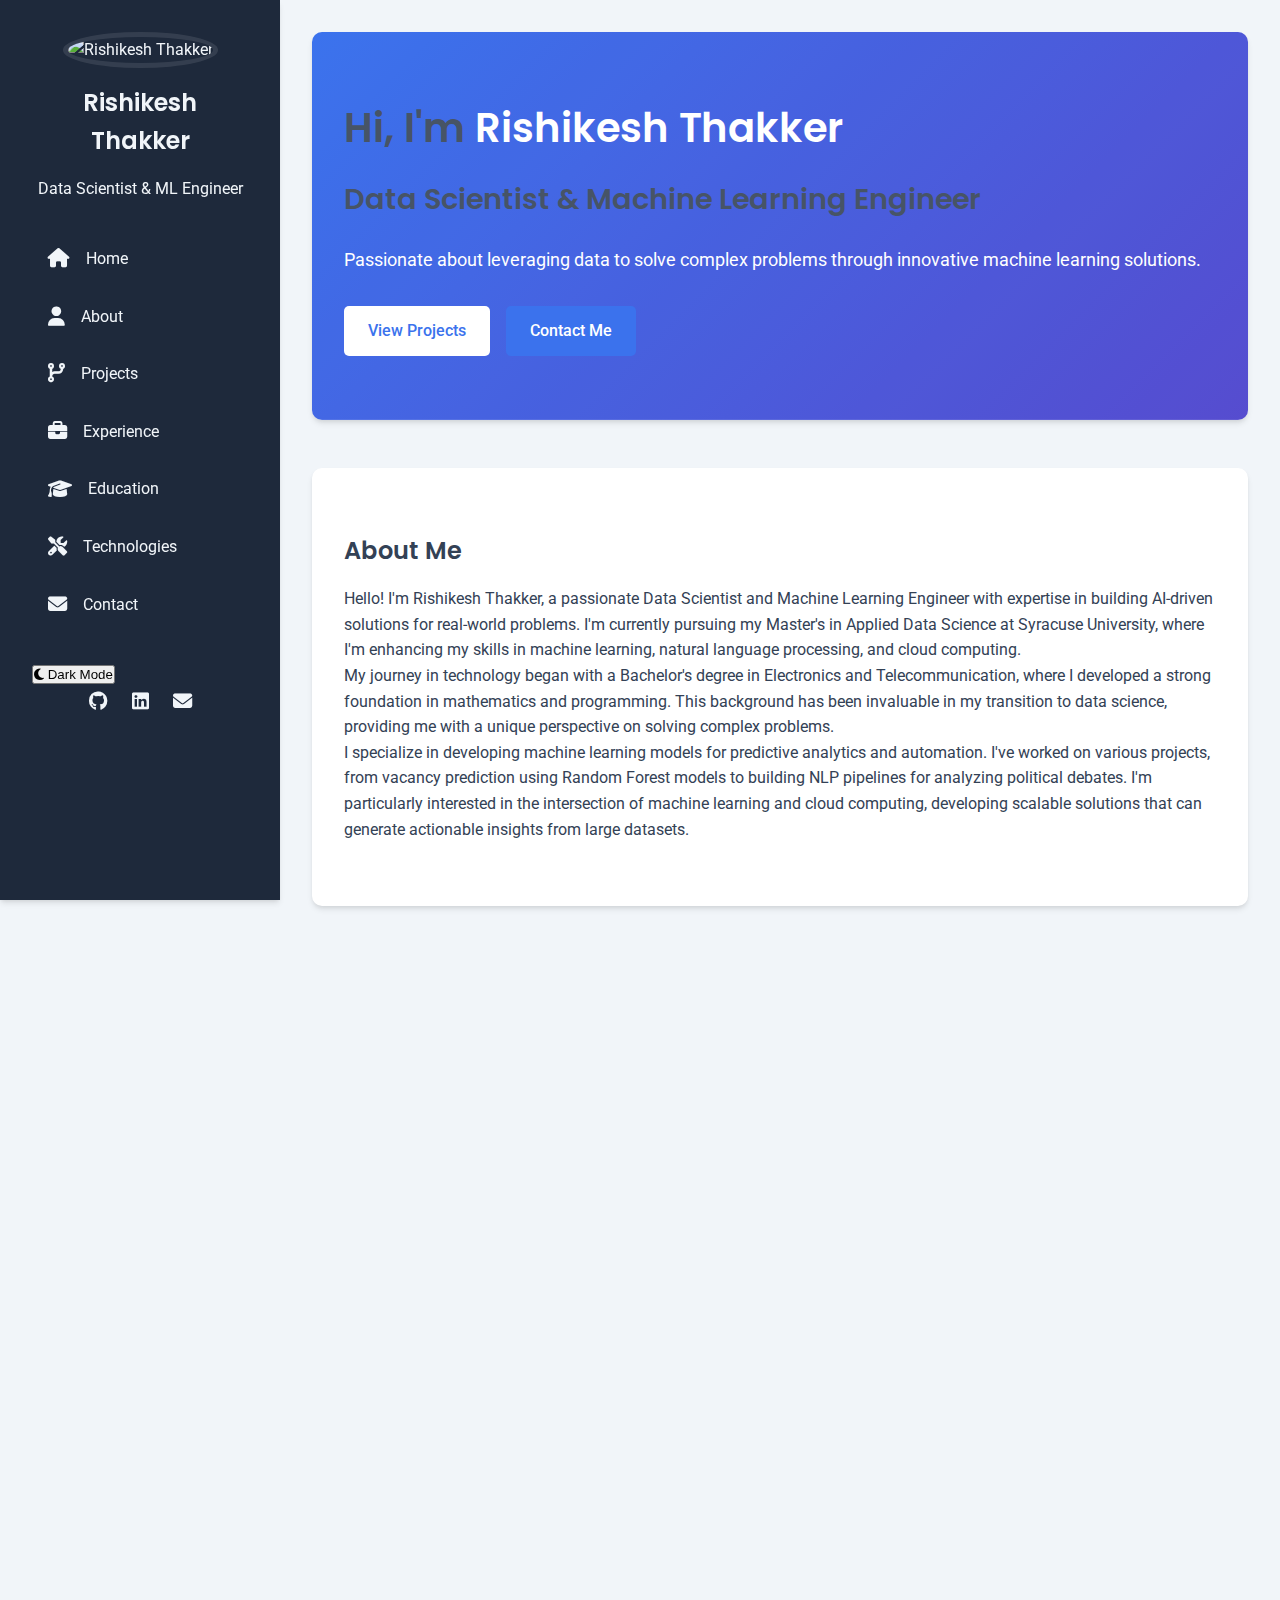
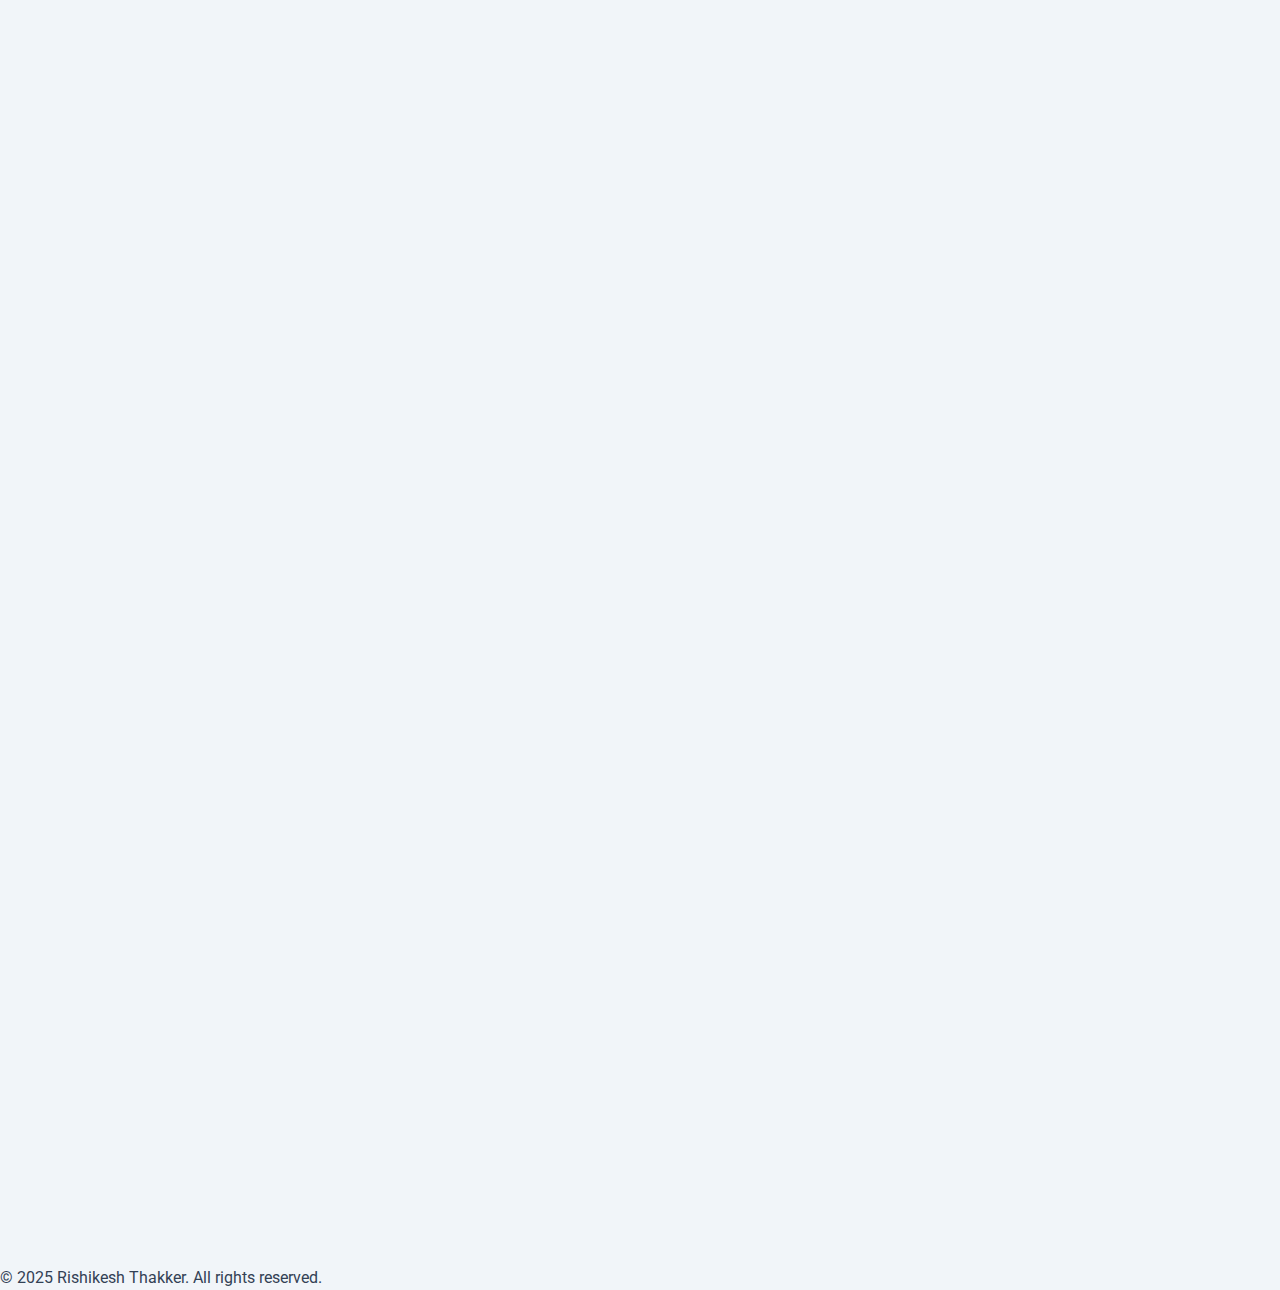
==== index.html @ 62884adf "Added personalized content to portfolio" ====
<!DOCTYPE html>
<html lang="en">
<head>
    <meta charset="UTF-8">
    <meta name="viewport" content="width=device-width, initial-scale=1.0">
    <title>Rishikesh Thakker | Data Scientist & ML Engineer</title>
    <meta name="description" content="Portfolio of Rishikesh Thakker, Data Scientist and Machine Learning Engineer">
    
    <!-- Favicon -->
    <link rel="icon" href="img/favicon.ico">
    
    <!-- CSS -->
    <link rel="stylesheet" href="css/styles.css">
    
    <!-- Font Awesome -->
    <link rel="stylesheet" href="https://cdnjs.cloudflare.com/ajax/libs/font-awesome/6.4.0/css/all.min.css">
    
    <!-- Google Fonts -->
    <link rel="preconnect" href="https://fonts.googleapis.com">
    <link rel="preconnect" href="https://fonts.gstatic.com" crossorigin>
    <link href="https://fonts.googleapis.com/css2?family=Poppins:wght@300;400;500;600;700&family=Roboto:wght@300;400;500;700&display=swap" rel="stylesheet">
</head>
<body>
    <!-- Sidebar Navigation -->
    <nav class="sidebar">
        <div class="profile">
            <img src="img/profile.jpg" alt="Rishikesh Thakker">
            <h1>Rishikesh Thakker</h1>
            <p>Data Scientist & ML Engineer</p>
        </div>
        
        <ul class="nav-menu">
            <li class="nav-item active">
                <a href="#home">
                    <i class="fas fa-home"></i>
                    <span>Home</span>
                </a>
            </li>
            <li class="nav-item">
                <a href="#about">
                    <i class="fas fa-user"></i>
                    <span>About</span>
                </a>
            </li>
            <li class="nav-item">
                <a href="#projects">
                    <i class="fas fa-code-branch"></i>
                    <span>Projects</span>
                </a>
            </li>
            <li class="nav-item">
                <a href="#experience">
                    <i class="fas fa-briefcase"></i>
                    <span>Experience</span>
                </a>
            </li>
            <li class="nav-item">
                <a href="#education">
                    <i class="fas fa-graduation-cap"></i>
                    <span>Education</span>
                </a>
            </li>
            <li class="nav-item">
                <a href="#technologies">
                    <i class="fas fa-tools"></i>
                    <span>Technologies</span>
                </a>
            </li>
            <li class="nav-item">
                <a href="#contact">
                    <i class="fas fa-envelope"></i>
                    <span>Contact</span>
                </a>
            </li>
        </ul>
        
        <!-- Dark Mode Toggle Button -->
        <div class="dark-mode-toggle">
            <button id="dark-mode-toggle-btn">
                <i class="fas fa-moon"></i> Dark Mode
            </button>
        </div>
        
        <div class="social-links">
            <a href="https://github.com/Rishi6277006" target="_blank" title="GitHub">
                <i class="fab fa-github"></i>
            </a>
            <a href="https://www.linkedin.com/in/rishikesh-thakker-318078275" target="_blank" title="LinkedIn">
                <i class="fab fa-linkedin"></i>
            </a>
            <a href="mailto:thakker834@gmail.com" title="Email">
                <i class="fas fa-envelope"></i>
            </a>
        </div>
    </nav>

    <!-- Main Content -->
    <main class="main-content">
        <!-- Home Section -->
        <section id="home" class="hero">
            <div class="hero-content">
                <h1>Hi, I'm <span>Rishikesh Thakker</span></h1>
                <h2>Data Scientist & Machine Learning Engineer</h2>
                <p>Passionate about leveraging data to solve complex problems through innovative machine learning solutions.</p>
                <div class="hero-buttons">
                    <a href="#projects" class="btn btn-primary">View Projects</a>
                    <a href="#contact" class="btn btn-secondary">Contact Me</a>
                </div>
            </div>
        </section>

        <!-- About Section -->
        <section id="about">
            <h2>About Me</h2>
            <p>Hello! I'm Rishikesh Thakker, a passionate Data Scientist and Machine Learning Engineer with expertise in building AI-driven solutions for real-world problems. I'm currently pursuing my Master's in Applied Data Science at Syracuse University, where I'm enhancing my skills in machine learning, natural language processing, and cloud computing.</p>
            <p>My journey in technology began with a Bachelor's degree in Electronics and Telecommunication, where I developed a strong foundation in mathematics and programming. This background has been invaluable in my transition to data science, providing me with a unique perspective on solving complex problems.</p>
            <p>I specialize in developing machine learning models for predictive analytics and automation. I've worked on various projects, from vacancy prediction using Random Forest models to building NLP pipelines for analyzing political debates. I'm particularly interested in the intersection of machine learning and cloud computing, developing scalable solutions that can generate actionable insights from large datasets.</p>
        </section>

        <!-- Projects Section -->
        <section id="projects">
            <h2>Projects</h2>
            <div class="project-grid">
                <!-- Project 1 -->
                <div class="project-card">
                    <div class="project-image">
                        <img src="img/projects/project1.jpg" alt="Vacant Property Prediction">
                    </div>
                    <div class="project-info">
                        <h3>Vacant Property Prediction</h3>
                        <p>Developed a predictive model using Random Forest and PySpark to identify vacant properties in Syracuse with 92% accuracy. The project involved data preprocessing, feature engineering, and model optimization.</p>
                        <div class="project-tech">
                            <span>Random Forest</span>
                            <span>PySpark</span>
                            <span>K-means Clustering</span>
                            <span>Feature Engineering</span>
                        </div>
                        <div class="project-links">
                            <a href="#" class="btn btn-primary">
                                <i class="fas fa-external-link-alt"></i>
                                Live Demo
                            </a>
                            <a href="https://github.com/Rishi6277006/vacant-property-prediction" target="_blank" class="btn btn-secondary">
                                <i class="fab fa-github"></i>
                                View Code
                            </a>
                        </div>
                    </div>
                </div>

                <!-- Project 2 -->
                <div class="project-card">
                    <div class="project-image">
                        <img src="img/projects/project2.jpg" alt="Podcast Streaming Service">
                    </div>
                    <div class="project-info">
                        <h3>Podcast Streaming Service</h3>
                        <p>Built a secure, subscription-based podcast streaming service using AWS (EC2, S3, RDS) and React. Implemented user authentication, payment integration, and scalable cloud architecture.</p>
                        <div class="project-tech">
                            <span>AWS</span>
                            <span>React</span>
                            <span>Node.js</span>
                            <span>Cloud Architecture</span>
                        </div>
                        <div class="project-links">
                            <a href="#" class="btn btn-primary">
                                <i class="fas fa-external-link-alt"></i>
                                Live Demo
                            </a>
                            <a href="https://github.com/Rishi6277006/podcast-streaming-service" target="_blank" class="btn btn-secondary">
                                <i class="fab fa-github"></i>
                                View Code
                            </a>
                        </div>
                    </div>
                </div>

                <!-- Project 3 -->
                <div class="project-card">
                    <div class="project-image">
                        <img src="img/projects/project3.jpg" alt="Presidential Debate Analysis">
                    </div>
                    <div class="project-info">
                        <h3>Presidential Debate Analysis</h3>
                        <p>Analyzed presidential debate transcripts using BERTopic for topic modeling and sentiment analysis. Visualized insights using Tableau and provided actionable recommendations.</p>
                        <div class="project-tech">
                            <span>NLP</span>
                            <span>BERTopic</span>
                            <span>Sentiment Analysis</span>
                            <span>Tableau</span>
                        </div>
                        <div class="project-links">
                            <a href="#" class="btn btn-primary">
                                <i class="fas fa-external-link-alt"></i>
                                Live Demo
                            </a>
                            <a href="https://github.com/Rishi6277006/presidential-debate-analysis" target="_blank" class="btn btn-secondary">
                                <i class="fab fa-github"></i>
                                View Code
                            </a>
                        </div>
                    </div>
                </div>
            </div>
        </section>

        <!-- Experience Section -->
        <section id="experience">
            <h2>Experience</h2>
            <div class="experience-item">
                <h3>Machine Learning Researcher</h3>
                <p class="date">Quantumverse LLC., Redmond, Washington | January 2022 - May 2023</p>
                <ul>
                    <li>Designed and deployed AI agents for campaign planning, content creation, and SEO optimization using reinforcement learning and predictive modeling.</li>
                    <li>Improved automation pipelines using Apache Airflow and PySpark, increasing efficiency by 25% and reducing manual intervention by 40%.</li>
                    <li>Optimized GPT-3.5-based systems for real-time insights, improving client satisfaction metrics by 15%.</li>
                </ul>
            </div>
            
            <div class="experience-item">
                <h3>Backend Developer Intern</h3>
                <p class="date">Bragr, Colorado | June 2021 - December 2021</p>
                <ul>
                    <li>Enhanced AI models for campaign performance monitoring using XGBoost and TensorFlow, achieving a 15% accuracy improvement.</li>
                    <li>Automated ad strategy adjustments via Google Ads API, boosting ad performance by 10%.</li>
                    <li>Developed real-time insights pipelines using RabbitMQ and Kafka for predictive analytics.</li>
                </ul>
            </div>
        </section>

        <!-- Education Section -->
        <section id="education">
            <h2>Education</h2>
            <div class="education-item">
                <h3>Master of Science in Applied Data Science</h3>
                <p class="date">Syracuse University, Syracuse, NY | 2022 - 2024</p>
                <p>GPA: 3.7/4.0</p>
                <p>Relevant Coursework: Introduction to Data Science, Database Management Systems, Natural Language Processing, Applied Machine Learning, Cloud Management, Business Analytics, Big Data Analytics, Financial Analytics, Quantitative Data Science.</p>
            </div>
            
            <div class="education-item">
                <h3>Bachelor of Technology in Electronics and Telecommunication</h3>
                <p class="date">K.J. Somaiya Institute of Engineering and Information Technology, Mumbai, India | 2019 - 2023</p>
                <p>GPA: 3.3/4.0</p>
                <p>Relevant Coursework: Applied Mathematics, Machine Learning, Artificial Intelligence, Data Encryption, Image Processing and Machine Vision, Autonomous Vehicles, Robotics.</p>
            </div>
        </section>

        <!-- Technologies Section -->
        <section id="technologies">
            <h2>Technologies</h2>
            <div class="technologies-grid">
                <div class="technology-card">
                    <i class="fab fa-python"></i>
                    <h3>Python</h3>
                </div>
                <div class="technology-card">
                    <i class="fas fa-database"></i>
                    <h3>SQL</h3>
                </div>
                <div class="technology-card">
                    <i class="fab fa-aws"></i>
                    <h3>AWS</h3>
                </div>
                <div class="technology-card">
                    <i class="fas fa-chart-line"></i>
                    <h3>Tableau</h3>
                </div>
                <div class="technology-card">
                    <i class="fab fa-js"></i>
                    <h3>JavaScript</h3>
                </div>
                <div class="technology-card">
                    <i class="fab fa-tensorflow"></i>
                    <h3>TensorFlow</h3>
                </div>
                <div class="technology-card">
                    <i class="fab fa-git"></i>
                    <h3>Git</h3>
                </div>
                <div class="technology-card">
                    <i class="fas fa-cloud"></i>
                    <h3>Azure AI</h3>
                </div>
            </div>
        </section>

        <!-- Contact Section -->
        <section id="contact">
            <h2>Contact</h2>
            <p>Feel free to reach out to me for collaborations, job opportunities, or just a friendly chat!</p>
            <div class="contact-info">
                <div class="contact-info-item">
                    <i class="fas fa-map-marker-alt"></i>
                    <p>Syracuse, NY, USA</p>
                </div>
                
                <div class="contact-info-item">
                    <i class="fas fa-envelope"></i>
                    <p>thakker834@gmail.com</p>
                </div>
                
                <div class="contact-info-item">
                    <i class="fas fa-phone-alt"></i>
                    <p>+1 (680) 356-8514</p>
                </div>
            </div>
        </section>
    </main>

    <footer>
        <p>&copy; 2025 Rishikesh Thakker. All rights reserved.</p>
    </footer>

    <!-- JavaScript -->
    <script src="js/main.js"></script>
</body>
</html>
---- css/styles.css ----
:root {
    --primary-color: #2563eb;
    --secondary-color: #4338ca;
    --dark-color: #1e293b;
    --light-color: #f1f5f9;
    --text-color: #334155;
    --white: #ffffff;
    --shadow: 0 4px 6px -1px rgba(0, 0, 0, 0.1), 0 2px 4px -1px rgba(0, 0, 0, 0.06);
    --sidebar-width: 280px;
    --animation-duration: 0.5s;
}

/* Dark Mode Overrides */
[data-theme="dark"] {
    --dark-color: #f1f5f9;
    --light-color: #1e293b;
    --text-color: #f1f5f9;
    --white: #1e293b;
    --shadow: 0 4px 6px -1px rgba(255, 255, 255, 0.1), 0 2px 4px -1px rgba(255, 255, 255, 0.06);
}

* {
    margin: 0;
    padding: 0;
    box-sizing: border-box;
}

body {
    font-family: 'Roboto', sans-serif;
    font-size: 16px;
    line-height: 1.6;
    color: var(--text-color);
    background-color: var(--light-color);
    scroll-behavior: smooth;
}

h1, h2, h3, h4, h5, h6 {
    font-family: 'Poppins', sans-serif;
    font-weight: 600;
    margin-bottom: 1rem;
    color: var(--text-color);
}

a {
    text-decoration: none;
    color: var(--primary-color);
    transition: all var(--animation-duration) ease;
}

a:hover {
    color: var(--secondary-color);
}

ul {
    list-style: none;
}

img {
    max-width: 100%;
    height: auto;
    border-radius: 10px;
}

section {
    margin-bottom: 3rem;
    padding: 4rem 2rem;
    background-color: var(--white);
    border-radius: 10px;
    box-shadow: var(--shadow);
    opacity: 0;
    transform: translateY(50px);
    transition: opacity 1s ease, transform 1s ease;
}

section.visible {
    opacity: 1;
    transform: translateY(0);
}

.sidebar {
    width: var(--sidebar-width);
    background-color: var(--dark-color);
    height: 100vh;
    position: fixed;
    left: 0;
    top: 0;
    padding: 2rem;
    color: var(--light-color);
    overflow-y: auto;
    box-shadow: var(--shadow);
    transition: all var(--animation-duration) ease;
}

.profile {
    text-align: center;
    margin-bottom: 2rem;
}

.profile img {
    width: 150px;
    height: 150px;
    border-radius: 50%;
    border: 5px solid rgba(255, 255, 255, 0.1);
    margin-bottom: 1rem;
    transition: all var(--animation-duration) ease;
}

.profile img:hover {
    transform: scale(1.05);
    border-color: var(--primary-color);
}

.profile h1 {
    font-size: 1.5rem;
    color: var(--light-color);
}

.profile p {
    color: var(--light-color);
    font-size: 1rem;
}

.nav-menu {
    margin-bottom: 2rem;
}

.nav-item {
    margin-bottom: 0.5rem;
}

.nav-item a {
    display: flex;
    align-items: center;
    padding: 0.75rem 1rem;
    color: var(--light-color);
    border-radius: 5px;
    transition: all var(--animation-duration) ease;
}

.nav-item a:hover, 
.nav-item.active a {
    background-color: var(--primary-color);
    color: var(--white);
}

.nav-item a i {
    margin-right: 1rem;
    font-size: 1.2rem;
}

.social-links {
    display: flex;
    justify-content: center;
    margin-top: auto;
}

.social-links a {
    color: var(--light-color);
    font-size: 1.2rem;
    margin: 0 0.75rem;
    transition: all var(--animation-duration) ease;
}

.social-links a:hover {
    color: var(--primary-color);
    transform: translateY(-3px);
}

.main-content {
    margin-left: var(--sidebar-width);
    padding: 2rem;
}

.hero {
    background: linear-gradient(135deg, var(--primary-color), var(--secondary-color));
    color: var(--white);
    border-radius: 10px;
    padding: 4rem 2rem;
    margin-bottom: 3rem;
    box-shadow: var(--shadow);
    animation: fadeIn 1s ease, slideInUp 1s ease;
    background-attachment: fixed;
    background-position: center;
    background-repeat: no-repeat;
    background-size: cover;
    position: relative;
    overflow: hidden;
}

.hero::before {
    content: '';
    position: absolute;
    top: 0;
    left: 0;
    width: 100%;
    height: 100%;
    background: rgba(255, 255, 255, 0.1);
    animation: pulse 5s infinite;
}

@keyframes pulse {
    0% {
        transform: scale(1);
    }
    50% {
        transform: scale(1.1);
    }
    100% {
        transform: scale(1);
    }
}

.hero-content h1 {
    font-size: 2.5rem;
    margin-bottom: 1rem;
    animation: slideInLeft 0.8s ease;
}

.hero-content h1 span {
    color: var(--white);
}

.hero-content h2 {
    font-size: 1.8rem;
    margin-bottom: 1.5rem;
    animation: slideInRight 0.8s ease;
}

.hero-content p {
    font-size: 1.1rem;
    margin-bottom: 2rem;
    animation: fadeIn 1.2s ease;
}

.hero-buttons {
    display: flex;
    gap: 1rem;
    animation: fadeIn 1.5s ease;
}

.btn {
    display: inline-block;
    padding: 0.75rem 1.5rem;
    border-radius: 5px;
    font-weight: 500;
    text-align: center;
    cursor: pointer;
    transition: all var(--animation-duration) ease;
    border: none;
}

.btn-primary {
    background-color: var(--white);
    color: var(--primary-color);
}

.btn-primary:hover {
    background-color: var(--light-color);
    transform: translateY(-3px);
}

.btn-secondary {
    background-color: var(--primary-color);
    color: var(--white);
}

.btn-secondary:hover {
    background-color: var(--secondary-color);
    transform: translateY(-3px);
}

.project-grid {
    display: grid;
    grid-template-columns: repeat(auto-fit, minmax(300px, 1fr));
    gap: 2rem;
}

.project-card {
    background-color: var(--white);
    border-radius: 10px;
    overflow: hidden;
    box-shadow: var(--shadow);
    transition: all var(--animation-duration) ease;
}

.project-card:hover {
    transform: translateY(-10px);
    box-shadow: 0 10px 20px rgba(0, 0, 0, 0.2);
}

.project-image {
    height: 200px;
    overflow: hidden;
}

.project-image img {
    width: 100%;
    height: 100%;
    object-fit: cover;
    transition: all var(--animation-duration) ease;
}

.project-card:hover .project-image img {
    transform: scale(1.1);
}

.project-info {
    padding: 1.5rem;
}

.project-info h3 {
    font-size: 1.3rem;
    margin-bottom: 0.75rem;
}

.project-info p {
    margin-bottom: 1rem;
    color: var(--text-color);
}

.project-tech {
    display: flex;
    flex-wrap: wrap;
    gap: 0.5rem;
    margin-bottom: 1rem;
}

.project-tech span {
    background-color: var(--light-color);
    padding: 0.3rem 0.6rem;
    border-radius: 15px;
    font-size: 0.8rem;
    font-weight: 500;
}

.project-links {
    display: flex;
    gap: 1rem;
    margin-top: 1rem;
}

.project-links a {
    display: inline-flex;
    align-items: center;
    gap: 0.5rem;
    padding: 0.5rem 1rem;
    border-radius: 5px;
    text-decoration: none;
    transition: all var(--animation-duration) ease;
}

.project-links a.btn-secondary {
    background-color: var(--primary-color);
    color: var(--white);
    border: 2px solid var(--primary-color);
}

.project-links a.btn-secondary:hover {
    background-color: var(--secondary-color);
    border-color: var(--secondary-color);
    transform: translateY(-3px);
}

.project-links a.btn-primary {
    background-color: var(--white);
    color: var(--primary-color);
    border: 2px solid var(--primary-color);
}

.project-links a.btn-primary:hover {
    background-color: var(--light-color);
    transform: translateY(-3px);
}

/* Technologies Section */
#technologies {
    background-color: var(--light-color);
    padding: 4rem 2rem;
}

.technologies-grid {
    display: grid;
    grid-template-columns: repeat(auto-fit, minmax(150px, 1fr));
    gap: 2rem;
}

.technology-card {
    background-color: var(--white);
    border-radius: 10px;
    padding: 1.5rem;
    text-align: center;
    box-shadow: var(--shadow);
    transition: transform 0.3s ease, box-shadow 0.3s ease;
}

.technology-card:hover {
    transform: translateY(-10px);
    box-shadow: 0 10px 20px rgba(0, 0, 0, 0.2);
}

.technology-card i {
    font-size: 3rem;
    color: var(--primary-color);
    margin-bottom: 1rem;
}

.technology-card h3 {
    font-size: 1.2rem;
    color: var(--dark-color);
}

/* Contact Section */
.contact-form {
    max-width: 600px;
    margin: 0 auto;
}

.form-group {
    margin-bottom: 1.5rem;
}

.form-group label {
    display: block;
    margin-bottom: 0.5rem;
    font-weight: 500;
}

.form-group input,
.form-group textarea {
    width: 100%;
    padding: 0.75rem;
    border: 1px solid var(--light-color);
    border-radius: 5px;
    font-size: 1rem;
    transition: border-color 0.3s ease;
}

.form-group input:focus,
.form-group textarea:focus {
    border-color: var(--primary-color);
    outline: none;
}

/* Scroll-to-top button */
.scroll-to-top {
    position: fixed;
    bottom: 20px;
    right: 20px;
    background-color: var(--primary-color);
    color: var(--white);
    border: none;
    border-radius: 50%;
    width: 50px;
    height: 50px;
    font-size: 1.5rem;
    cursor: pointer;
    box-shadow: var(--shadow);
    transition: transform 0.3s ease, background-color 0.3s ease;
    display: none; /* Hidden by default */
}

.scroll-to-top:hover {
    background-color: var(--secondary-color);
    transform: translateY(-5px);
}

/* Animations */
@keyframes fadeIn {
    from {
        opacity: 0;
    }
    to {
        opacity: 1;
    }
}

@keyframes slideInLeft {
    from {
        transform: translateX(-100%);
        opacity: 0;
    }
    to {
        transform: translateX(0);
        opacity: 1;
    }
}

@keyframes slideInRight {
    from {
        transform: translateX(100%);
        opacity: 0;
    }
    to {
        transform: translateX(0);
        opacity: 1;
    }
}

@keyframes slideInUp {
    from {
        transform: translateY(50px);
        opacity: 0;
    }
    to {
        transform: translateY(0);
        opacity: 1;
    }
}

/* Responsive Design */
@media (max-width: 992px) {
    :root {
        --sidebar-width: 70px;
    }
    
    .sidebar {
        padding: 1rem 0.5rem;
    }
    
    .profile {
        padding-bottom: 1rem;
    }
    
    .profile img {
        width: 50px;
        height: 50px;
    }
    
    .profile h1, .profile p, .nav-item a span {
        display: none;
    }
    
    .nav-item a {
        justify-content: center;
        padding: 0.75rem;
    }
    
    .nav-item a i {
        margin-right: 0;
    }
    
    .social-links {
        flex-direction: column;
        gap: 1rem;
    }
    
    .hero-content h1 {
        font-size: 2rem;
    }
    
    .hero-content h2 {
        font-size: 1.5rem;
    }
}

@media (max-width: 576px) {
    :root {
        --sidebar-width: 0px;
    }
    
    .sidebar {
        left: -70px;
    }
    
    .main-content, footer {
        margin-left: 0;
    }
    
    .hero {
        padding: 2rem;
    }
    
    .hero-content h1 {
        font-size: 1.8rem;
    }
    
    .hero-content h2 {
        font-size: 1.3rem;
    }
    
    .hero-buttons {
        flex-direction: column;
    }
}
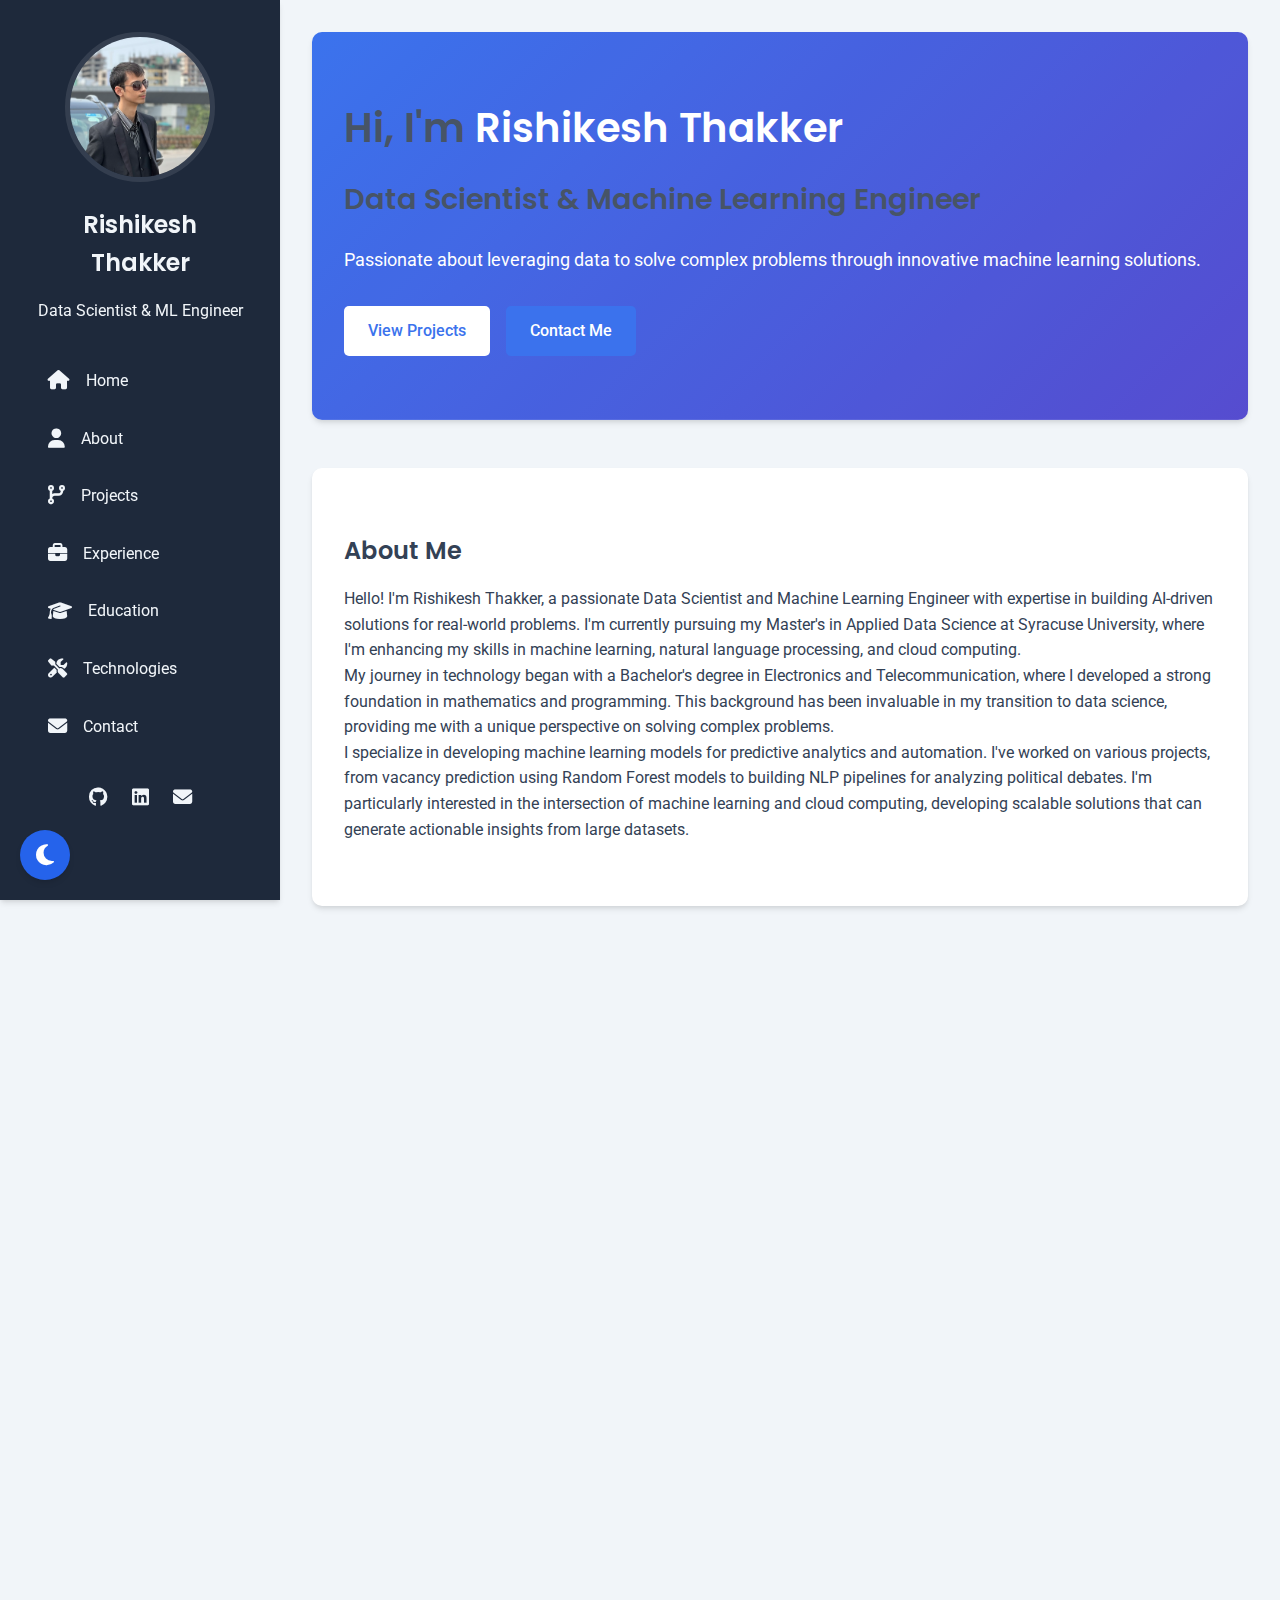
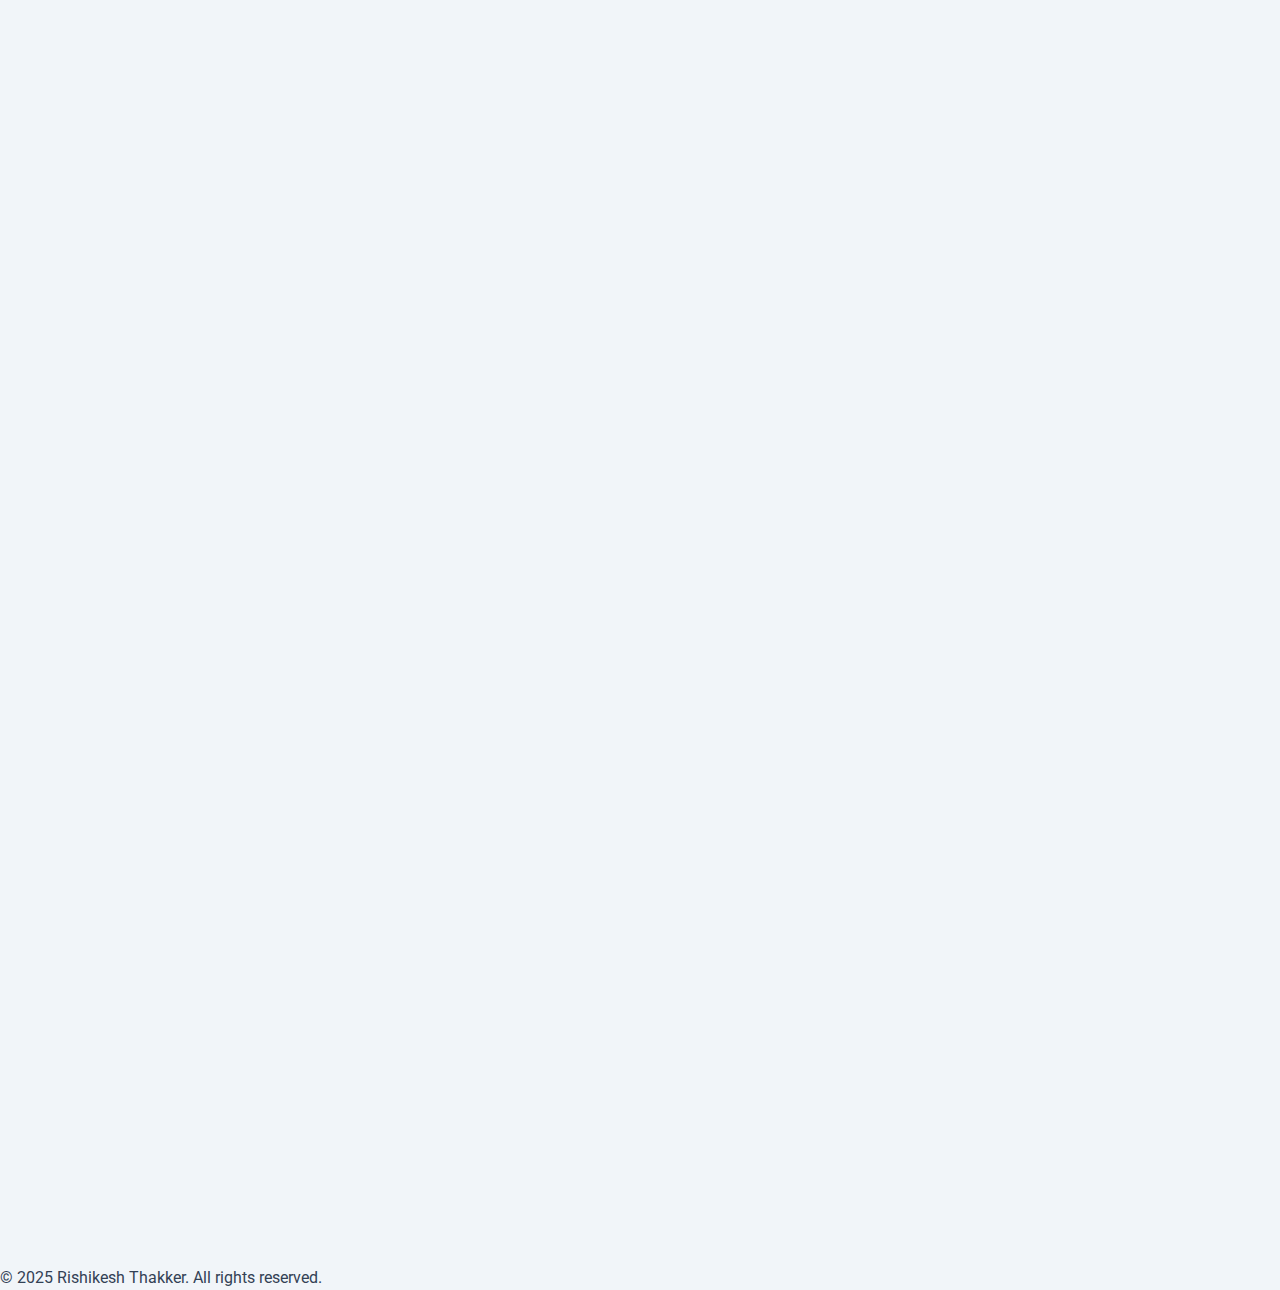
==== commit 5470052d: "Added personalized content to portfolio" ====
--- a/index.html
+++ b/index.html
@@ -77,7 +77,7 @@
         <!-- Dark Mode Toggle Button -->
         <div class="dark-mode-toggle">
             <button id="dark-mode-toggle-btn">
-                <i class="fas fa-moon"></i> Dark Mode
+                <i class="fas fa-moon"></i>
             </button>
         </div>
         
--- a/css/styles.css
+++ b/css/styles.css
@@ -12,10 +12,10 @@
 
 /* Dark Mode Overrides */
 [data-theme="dark"] {
-    --dark-color: #f1f5f9;
-    --light-color: #1e293b;
-    --text-color: #f1f5f9;
-    --white: #1e293b;
+    --dark-color: #0f172a; /* Darker background for dark mode */
+    --light-color: #1e293b; /* Lighter background for dark mode */
+    --text-color: #e2e8f0; /* Light text for dark mode */
+    --white: #1e293b; /* White background for dark mode */
     --shadow: 0 4px 6px -1px rgba(255, 255, 255, 0.1), 0 2px 4px -1px rgba(255, 255, 255, 0.06);
 }
 
@@ -464,6 +464,43 @@
     transform: translateY(-5px);
 }
 
+/* Dark Mode Toggle Button */
+.dark-mode-toggle {
+    position: fixed;
+    bottom: 20px;
+    left: 20px;
+    z-index: 1000;
+}
+
+.dark-mode-toggle button {
+    background-color: var(--primary-color);
+    color: var(--white);
+    border: none;
+    border-radius: 50%;
+    width: 50px;
+    height: 50px;
+    font-size: 1.5rem;
+    cursor: pointer;
+    box-shadow: var(--shadow);
+    transition: transform 0.3s ease, background-color 0.3s ease;
+    display: flex;
+    align-items: center;
+    justify-content: center;
+}
+
+.dark-mode-toggle button:hover {
+    background-color: var(--secondary-color);
+    transform: translateY(-5px);
+}
+
+.dark-mode-toggle button i {
+    transition: transform 0.3s ease;
+}
+
+.dark-mode-toggle button[data-theme="dark"] i {
+    transform: rotate(180deg);
+}
+
 /* Animations */
 @keyframes fadeIn {
     from {
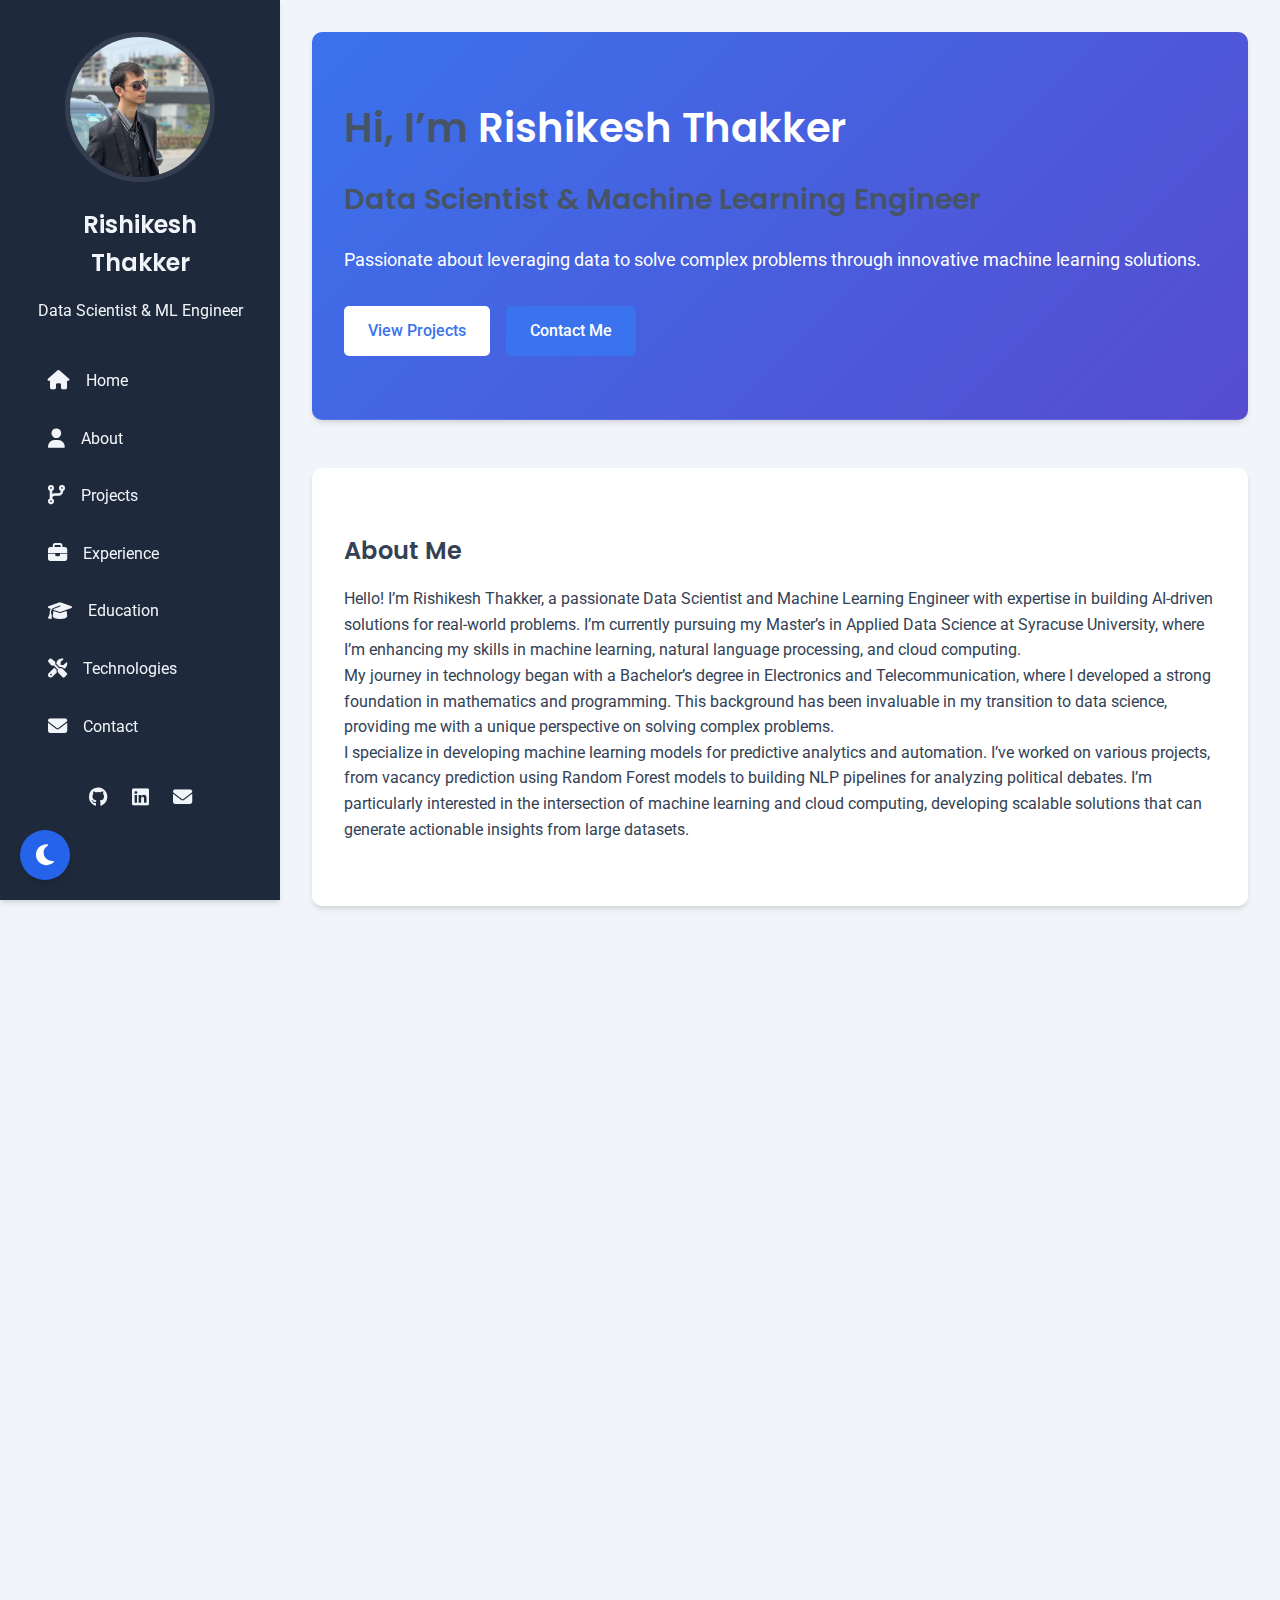
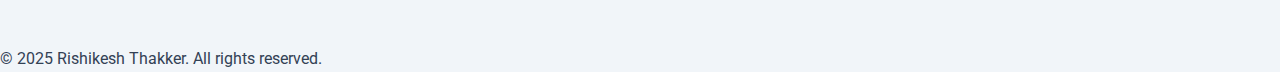
==== commit 86de2613: "Added personalized content to portfolio" ====
--- a/index.html
+++ b/index.html
@@ -74,13 +74,6 @@
             </li>
         </ul>
         
-        <!-- Dark Mode Toggle Button -->
-        <div class="dark-mode-toggle">
-            <button id="dark-mode-toggle-btn">
-                <i class="fas fa-moon"></i>
-            </button>
-        </div>
-        
         <div class="social-links">
             <a href="https://github.com/Rishi6277006" target="_blank" title="GitHub">
                 <i class="fab fa-github"></i>
@@ -99,7 +92,7 @@
         <!-- Home Section -->
         <section id="home" class="hero">
             <div class="hero-content">
-                <h1>Hi, I'm <span>Rishikesh Thakker</span></h1>
+                <h1>Hi, I’m <span>Rishikesh Thakker</span></h1>
                 <h2>Data Scientist & Machine Learning Engineer</h2>
                 <p>Passionate about leveraging data to solve complex problems through innovative machine learning solutions.</p>
                 <div class="hero-buttons">
@@ -112,9 +105,9 @@
         <!-- About Section -->
         <section id="about">
             <h2>About Me</h2>
-            <p>Hello! I'm Rishikesh Thakker, a passionate Data Scientist and Machine Learning Engineer with expertise in building AI-driven solutions for real-world problems. I'm currently pursuing my Master's in Applied Data Science at Syracuse University, where I'm enhancing my skills in machine learning, natural language processing, and cloud computing.</p>
-            <p>My journey in technology began with a Bachelor's degree in Electronics and Telecommunication, where I developed a strong foundation in mathematics and programming. This background has been invaluable in my transition to data science, providing me with a unique perspective on solving complex problems.</p>
-            <p>I specialize in developing machine learning models for predictive analytics and automation. I've worked on various projects, from vacancy prediction using Random Forest models to building NLP pipelines for analyzing political debates. I'm particularly interested in the intersection of machine learning and cloud computing, developing scalable solutions that can generate actionable insights from large datasets.</p>
+            <p>Hello! I’m Rishikesh Thakker, a passionate Data Scientist and Machine Learning Engineer with expertise in building AI-driven solutions for real-world problems. I’m currently pursuing my Master’s in Applied Data Science at Syracuse University, where I’m enhancing my skills in machine learning, natural language processing, and cloud computing.</p>
+            <p>My journey in technology began with a Bachelor’s degree in Electronics and Telecommunication, where I developed a strong foundation in mathematics and programming. This background has been invaluable in my transition to data science, providing me with a unique perspective on solving complex problems.</p>
+            <p>I specialize in developing machine learning models for predictive analytics and automation. I’ve worked on various projects, from vacancy prediction using Random Forest models to building NLP pipelines for analyzing political debates. I’m particularly interested in the intersection of machine learning and cloud computing, developing scalable solutions that can generate actionable insights from large datasets.</p>
         </section>
 
         <!-- Projects Section -->
@@ -250,6 +243,7 @@
         <section id="technologies">
             <h2>Technologies</h2>
             <div class="technologies-grid">
+                <!-- Existing Technologies -->
                 <div class="technology-card">
                     <i class="fab fa-python"></i>
                     <h3>Python</h3>
@@ -281,6 +275,36 @@
                 <div class="technology-card">
                     <i class="fas fa-cloud"></i>
                     <h3>Azure AI</h3>
+                </div>
+
+                <!-- New Technologies -->
+                <div class="technology-card">
+                    <i class="fab fa-python"></i>
+                    <h3>PyTorch</h3>
+                </div>
+                <div class="technology-card">
+                    <i class="fas fa-database"></i>
+                    <h3>Apache Spark</h3>
+                </div>
+                <div class="technology-card">
+                    <i class="fas fa-server"></i>
+                    <h3>FastAPI</h3>
+                </div>
+                <div class="technology-card">
+                    <i class="fas fa-robot"></i>
+                    <h3>CrewAI</h3>
+                </div>
+                <div class="technology-card">
+                    <i class="fas fa-brain"></i>
+                    <h3>RAG</h3>
+                </div>
+                <div class="technology-card">
+                    <i class="fas fa-stream"></i>
+                    <h3>Kafka</h3>
+                </div>
+                <div class="technology-card">
+                    <i class="fas fa-database"></i>
+                    <h3>PostgreSQL</h3>
                 </div>
             </div>
         </section>
@@ -308,9 +332,17 @@
         </section>
     </main>
 
+    <!-- Footer -->
     <footer>
         <p>&copy; 2025 Rishikesh Thakker. All rights reserved.</p>
     </footer>
+
+    <!-- Dark Mode Toggle Button -->
+    <div class="dark-mode-toggle">
+        <button id="dark-mode-toggle-btn">
+            <i class="fas fa-moon"></i>
+        </button>
+    </div>
 
     <!-- JavaScript -->
     <script src="js/main.js"></script>
--- a/css/styles.css
+++ b/css/styles.css
@@ -12,10 +12,12 @@
 
 /* Dark Mode Overrides */
 [data-theme="dark"] {
-    --dark-color: #0f172a; /* Darker background for dark mode */
-    --light-color: #1e293b; /* Lighter background for dark mode */
-    --text-color: #e2e8f0; /* Light text for dark mode */
-    --white: #1e293b; /* White background for dark mode */
+    --primary-color: #60a5fa;
+    --secondary-color: #3b82f6;
+    --dark-color: #0f172a;
+    --light-color: #1e293b;
+    --text-color: #e2e8f0;
+    --white: #1e293b;
     --shadow: 0 4px 6px -1px rgba(255, 255, 255, 0.1), 0 2px 4px -1px rgba(255, 255, 255, 0.06);
 }
 
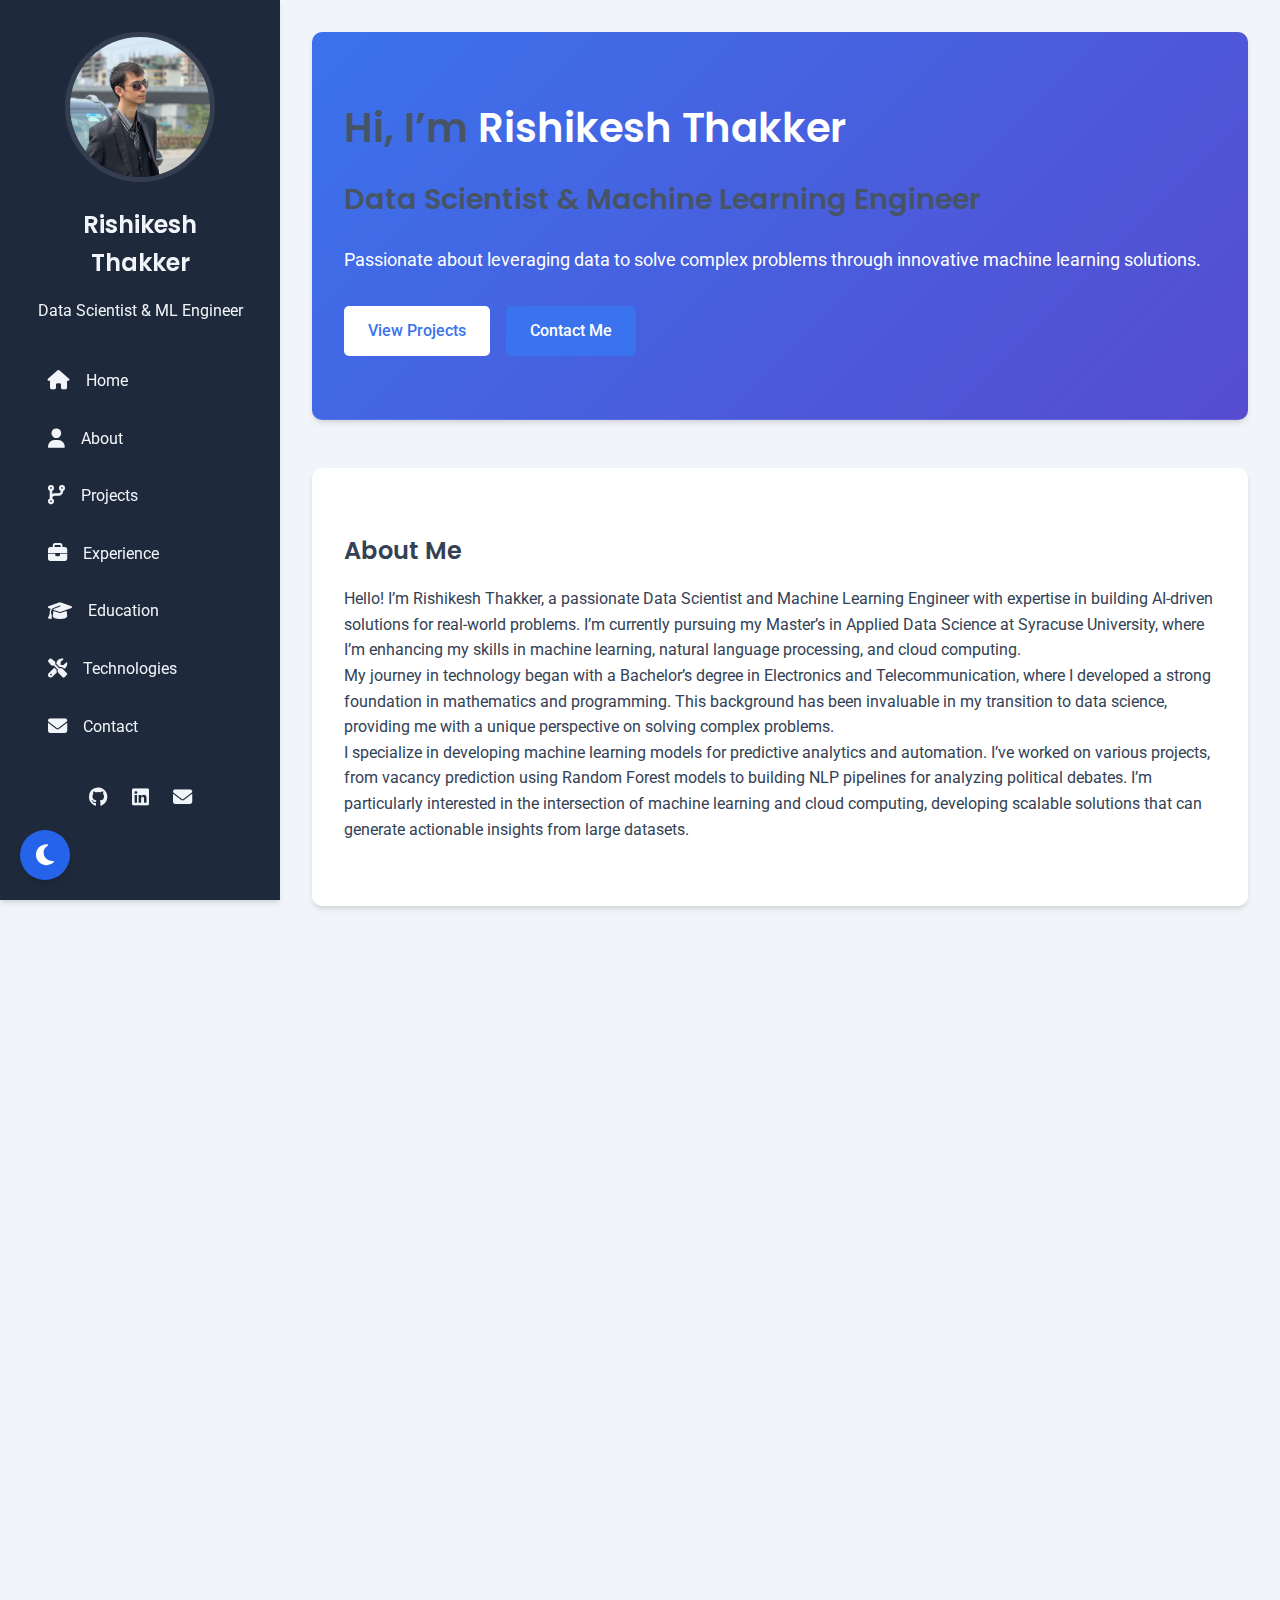
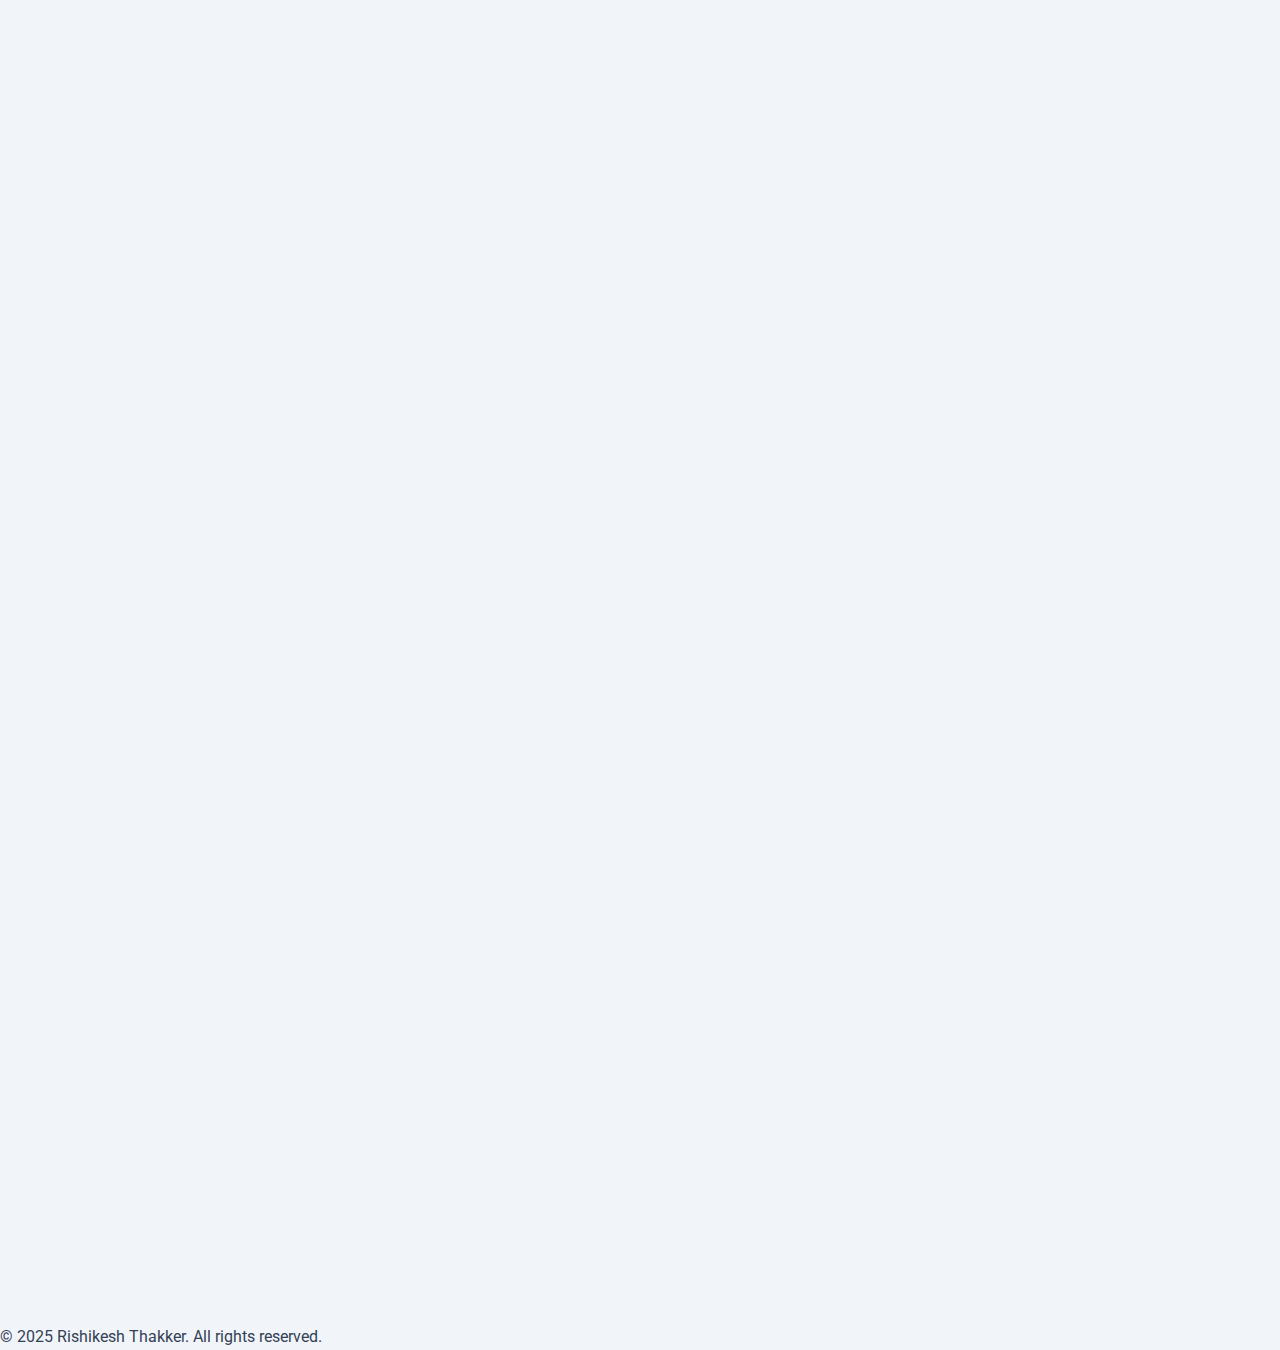
==== commit ac9fc5a9: "Added personalized content to portfolio" ====
--- a/index.html
+++ b/index.html
@@ -113,84 +113,144 @@
         <!-- Projects Section -->
         <section id="projects">
             <h2>Projects</h2>
-            <div class="project-grid">
-                <!-- Project 1 -->
-                <div class="project-card">
-                    <div class="project-image">
-                        <img src="img/projects/project1.jpg" alt="Vacant Property Prediction">
+            <div class="project-scroller">
+                <div class="project-grid">
+                    <!-- New Projects at the Front -->
+                    <!-- Project 4: LearnAgent -->
+                    <div class="project-card">
+                        <div class="new-badge">New</div>
+                        <div class="project-image">
+                            <img src="img/projects/learnagent.jpg" alt="LearnAgent: AI-Powered Learning Platform">
+                        </div>
+                        <div class="project-info">
+                            <h3>LearnAgent: AI-Powered Learning Platform</h3>
+                            <p>An AI-powered learning platform that generates personalized lessons using FastAPI, Streamlit, and OpenAI's GPT. Features include user authentication, leaderboard, and badges system.</p>
+                            <div class="project-tech">
+                                <span>FastAPI</span>
+                                <span>Streamlit</span>
+                                <span>OpenAI GPT</span>
+                                <span>SQLAlchemy</span>
+                            </div>
+                            <div class="project-links">
+                                <a href="#" class="btn btn-primary">
+                                    <i class="fas fa-external-link-alt"></i>
+                                    Live Demo
+                                </a>
+                                <a href="https://github.com/Rishi6277006/learnagent" target="_blank" class="btn btn-secondary">
+                                    <i class="fab fa-github"></i>
+                                    View Code
+                                </a>
+                            </div>
+                        </div>
                     </div>
-                    <div class="project-info">
-                        <h3>Vacant Property Prediction</h3>
-                        <p>Developed a predictive model using Random Forest and PySpark to identify vacant properties in Syracuse with 92% accuracy. The project involved data preprocessing, feature engineering, and model optimization.</p>
-                        <div class="project-tech">
-                            <span>Random Forest</span>
-                            <span>PySpark</span>
-                            <span>K-means Clustering</span>
-                            <span>Feature Engineering</span>
-                        </div>
-                        <div class="project-links">
-                            <a href="#" class="btn btn-primary">
-                                <i class="fas fa-external-link-alt"></i>
-                                Live Demo
-                            </a>
-                            <a href="https://github.com/Rishi6277006/vacant-property-prediction" target="_blank" class="btn btn-secondary">
-                                <i class="fab fa-github"></i>
-                                View Code
-                            </a>
+
+                    <!-- Project 5: Query Optimization using Reinforcement Learning -->
+                    <div class="project-card">
+                        <div class="new-badge">New</div>
+                        <div class="project-image">
+                            <img src="img/projects/query-optimization.jpg" alt="Query Optimization using Reinforcement Learning">
+                        </div>
+                        <div class="project-info">
+                            <h3>Query Optimization using Reinforcement Learning</h3>
+                            <p>Explores how Reinforcement Learning (RL) can optimize SQL query execution plans in PostgreSQL databases. The RL agent dynamically tunes query planner parameters to reduce execution costs.</p>
+                            <div class="project-tech">
+                                <span>Reinforcement Learning</span>
+                                <span>PostgreSQL</span>
+                                <span>OpenAI Gym</span>
+                                <span>Q-Learning</span>
+                            </div>
+                            <div class="project-links">
+                                <a href="#" class="btn btn-primary">
+                                    <i class="fas fa-external-link-alt"></i>
+                                    Live Demo
+                                </a>
+                                <a href="https://github.com/Rishi6277006/query-optimization-rl" target="_blank" class="btn btn-secondary">
+                                    <i class="fab fa-github"></i>
+                                    View Code
+                                </a>
+                            </div>
                         </div>
                     </div>
-                </div>
-
-                <!-- Project 2 -->
-                <div class="project-card">
-                    <div class="project-image">
-                        <img src="img/projects/project2.jpg" alt="Podcast Streaming Service">
+
+                    <!-- Existing Projects -->
+                    <!-- Project 1 -->
+                    <div class="project-card">
+                        <div class="project-image">
+                            <img src="img/projects/project1.jpg" alt="Vacant Property Prediction">
+                        </div>
+                        <div class="project-info">
+                            <h3>Vacant Property Prediction</h3>
+                            <p>Developed a predictive model using Random Forest and PySpark to identify vacant properties in Syracuse with 92% accuracy. The project involved data preprocessing, feature engineering, and model optimization.</p>
+                            <div class="project-tech">
+                                <span>Random Forest</span>
+                                <span>PySpark</span>
+                                <span>K-means Clustering</span>
+                                <span>Feature Engineering</span>
+                            </div>
+                            <div class="project-links">
+                                <a href="#" class="btn btn-primary">
+                                    <i class="fas fa-external-link-alt"></i>
+                                    Live Demo
+                                </a>
+                                <a href="https://github.com/Rishi6277006/vacant-property-prediction" target="_blank" class="btn btn-secondary">
+                                    <i class="fab fa-github"></i>
+                                    View Code
+                                </a>
+                            </div>
+                        </div>
                     </div>
-                    <div class="project-info">
-                        <h3>Podcast Streaming Service</h3>
-                        <p>Built a secure, subscription-based podcast streaming service using AWS (EC2, S3, RDS) and React. Implemented user authentication, payment integration, and scalable cloud architecture.</p>
-                        <div class="project-tech">
-                            <span>AWS</span>
-                            <span>React</span>
-                            <span>Node.js</span>
-                            <span>Cloud Architecture</span>
-                        </div>
-                        <div class="project-links">
-                            <a href="#" class="btn btn-primary">
-                                <i class="fas fa-external-link-alt"></i>
-                                Live Demo
-                            </a>
-                            <a href="https://github.com/Rishi6277006/podcast-streaming-service" target="_blank" class="btn btn-secondary">
-                                <i class="fab fa-github"></i>
-                                View Code
-                            </a>
+
+                    <!-- Project 2 -->
+                    <div class="project-card">
+                        <div class="project-image">
+                            <img src="img/projects/project2.jpg" alt="Podcast Streaming Service">
+                        </div>
+                        <div class="project-info">
+                            <h3>Podcast Streaming Service</h3>
+                            <p>Built a secure, subscription-based podcast streaming service using AWS (EC2, S3, RDS) and React. Implemented user authentication, payment integration, and scalable cloud architecture.</p>
+                            <div class="project-tech">
+                                <span>AWS</span>
+                                <span>React</span>
+                                <span>Node.js</span>
+                                <span>Cloud Architecture</span>
+                            </div>
+                            <div class="project-links">
+                                <a href="#" class="btn btn-primary">
+                                    <i class="fas fa-external-link-alt"></i>
+                                    Live Demo
+                                </a>
+                                <a href="https://github.com/Rishi6277006/podcast-streaming-service" target="_blank" class="btn btn-secondary">
+                                    <i class="fab fa-github"></i>
+                                    View Code
+                                </a>
+                            </div>
                         </div>
                     </div>
-                </div>
-
-                <!-- Project 3 -->
-                <div class="project-card">
-                    <div class="project-image">
-                        <img src="img/projects/project3.jpg" alt="Presidential Debate Analysis">
-                    </div>
-                    <div class="project-info">
-                        <h3>Presidential Debate Analysis</h3>
-                        <p>Analyzed presidential debate transcripts using BERTopic for topic modeling and sentiment analysis. Visualized insights using Tableau and provided actionable recommendations.</p>
-                        <div class="project-tech">
-                            <span>NLP</span>
-                            <span>BERTopic</span>
-                            <span>Sentiment Analysis</span>
-                            <span>Tableau</span>
-                        </div>
-                        <div class="project-links">
-                            <a href="#" class="btn btn-primary">
-                                <i class="fas fa-external-link-alt"></i>
-                                Live Demo
-                            </a>
-                            <a href="https://github.com/Rishi6277006/presidential-debate-analysis" target="_blank" class="btn btn-secondary">
-                                <i class="fab fa-github"></i>
-                                View Code
-                            </a>
+
+                    <!-- Project 3 -->
+                    <div class="project-card">
+                        <div class="project-image">
+                            <img src="img/projects/project3.jpg" alt="Presidential Debate Analysis">
+                        </div>
+                        <div class="project-info">
+                            <h3>Presidential Debate Analysis</h3>
+                            <p>Analyzed presidential debate transcripts using BERTopic for topic modeling and sentiment analysis. Visualized insights using Tableau and provided actionable recommendations.</p>
+                            <div class="project-tech">
+                                <span>NLP</span>
+                                <span>BERTopic</span>
+                                <span>Sentiment Analysis</span>
+                                <span>Tableau</span>
+                            </div>
+                            <div class="project-links">
+                                <a href="#" class="btn btn-primary">
+                                    <i class="fas fa-external-link-alt"></i>
+                                    Live Demo
+                                </a>
+                                <a href="https://github.com/Rishi6277006/presidential-debate-analysis" target="_blank" class="btn btn-secondary">
+                                    <i class="fab fa-github"></i>
+                                    View Code
+                                </a>
+                            </div>
                         </div>
                     </div>
                 </div>
--- a/css/styles.css
+++ b/css/styles.css
@@ -1,23 +1,22 @@
 :root {
-    --primary-color: #2563eb;
-    --secondary-color: #4338ca;
-    --dark-color: #1e293b;
-    --light-color: #f1f5f9;
-    --text-color: #334155;
-    --white: #ffffff;
+    --primary-color: #2563eb; /* Blue */
+    --secondary-color: #4338ca; /* Darker Blue */
+    --dark-color: #1e293b; /* Dark background */
+    --light-color: #f1f5f9; /* Light background */
+    --text-color: #334155; /* Dark text */
+    --white: #ffffff; /* White */
     --shadow: 0 4px 6px -1px rgba(0, 0, 0, 0.1), 0 2px 4px -1px rgba(0, 0, 0, 0.06);
-    --sidebar-width: 280px;
-    --animation-duration: 0.5s;
+    --sidebar-width: 280px; /* Sidebar width */
 }
 
 /* Dark Mode Overrides */
 [data-theme="dark"] {
-    --primary-color: #60a5fa;
-    --secondary-color: #3b82f6;
-    --dark-color: #0f172a;
-    --light-color: #1e293b;
-    --text-color: #e2e8f0;
-    --white: #1e293b;
+    --primary-color: #60a5fa; /* Lighter Blue for better contrast in dark mode */
+    --secondary-color: #3b82f6; /* Brighter Blue */
+    --dark-color: #0f172a; /* Very dark background */
+    --light-color: #1e293b; /* Darker background for cards and sections */
+    --text-color: #e2e8f0; /* Light text for dark mode */
+    --white: #1e293b; /* Dark background for white elements */
     --shadow: 0 4px 6px -1px rgba(255, 255, 255, 0.1), 0 2px 4px -1px rgba(255, 255, 255, 0.06);
 }
 
@@ -46,7 +45,7 @@
 a {
     text-decoration: none;
     color: var(--primary-color);
-    transition: all var(--animation-duration) ease;
+    transition: all 0.3s ease;
 }
 
 a:hover {
@@ -90,7 +89,7 @@
     color: var(--light-color);
     overflow-y: auto;
     box-shadow: var(--shadow);
-    transition: all var(--animation-duration) ease;
+    transition: all 0.3s ease;
 }
 
 .profile {
@@ -104,7 +103,7 @@
     border-radius: 50%;
     border: 5px solid rgba(255, 255, 255, 0.1);
     margin-bottom: 1rem;
-    transition: all var(--animation-duration) ease;
+    transition: all 0.3s ease;
 }
 
 .profile img:hover {
@@ -136,7 +135,7 @@
     padding: 0.75rem 1rem;
     color: var(--light-color);
     border-radius: 5px;
-    transition: all var(--animation-duration) ease;
+    transition: all 0.3s ease;
 }
 
 .nav-item a:hover, 
@@ -160,7 +159,7 @@
     color: var(--light-color);
     font-size: 1.2rem;
     margin: 0 0.75rem;
-    transition: all var(--animation-duration) ease;
+    transition: all 0.3s ease;
 }
 
 .social-links a:hover {
@@ -247,7 +246,7 @@
     font-weight: 500;
     text-align: center;
     cursor: pointer;
-    transition: all var(--animation-duration) ease;
+    transition: all 0.3s ease;
     border: none;
 }
 
@@ -271,18 +270,56 @@
     transform: translateY(-3px);
 }
 
+/* Projects Section */
+#projects {
+    overflow: hidden;
+}
+
+.project-scroller {
+    overflow-x: auto;
+    padding-bottom: 1rem; /* Add space for scrollbar */
+}
+
 .project-grid {
-    display: grid;
-    grid-template-columns: repeat(auto-fit, minmax(300px, 1fr));
+    display: flex;
     gap: 2rem;
+    padding-bottom: 1rem; /* Add space for scrollbar */
 }
 
 .project-card {
+    flex: 0 0 300px; /* Fixed width for each card */
     background-color: var(--white);
     border-radius: 10px;
     overflow: hidden;
     box-shadow: var(--shadow);
-    transition: all var(--animation-duration) ease;
+    transition: all 0.3s ease;
+    position: relative;
+    opacity: 0;
+    transform: translateY(20px);
+    transition: opacity 0.5s ease, transform 0.5s ease;
+}
+
+.project-card.visible {
+    opacity: 1;
+    transform: translateY(0);
+}
+
+.project-card::before {
+    content: '';
+    position: absolute;
+    top: -2px;
+    left: -2px;
+    right: -2px;
+    bottom: -2px;
+    background: linear-gradient(45deg, var(--primary-color), var(--secondary-color));
+    border-radius: 12px;
+    z-index: -1;
+    opacity: 0;
+    transition: opacity 0.3s ease;
+}
+
+.project-card:hover::before {
+    opacity: 1;
 }
 
 .project-card:hover {
@@ -290,20 +327,36 @@
     box-shadow: 0 10px 20px rgba(0, 0, 0, 0.2);
 }
 
+.project-card .new-badge {
+    position: absolute;
+    top: 10px;
+    right: 10px;
+    background-color: var(--primary-color);
+    color: var(--white);
+    padding: 0.25rem 0.5rem;
+    border-radius: 15px;
+    font-size: 0.8rem;
+    font-weight: 500;
+    z-index: 1;
+}
+
 .project-image {
     height: 200px;
     overflow: hidden;
+    border-radius: 10px 10px 0 0;
+    transition: transform 0.3s ease, box-shadow 0.3s ease;
 }
 
 .project-image img {
     width: 100%;
     height: 100%;
     object-fit: cover;
-    transition: all var(--animation-duration) ease;
-}
-
-.project-card:hover .project-image img {
-    transform: scale(1.1);
+    transition: transform 0.3s ease;
+}
+
+.project-card:hover .project-image {
+    transform: scale(1.05);
+    box-shadow: 0 10px 20px rgba(0, 0, 0, 0.2);
 }
 
 .project-info {
@@ -348,7 +401,7 @@
     padding: 0.5rem 1rem;
     border-radius: 5px;
     text-decoration: none;
-    transition: all var(--animation-duration) ease;
+    transition: all 0.3s ease;
 }
 
 .project-links a.btn-secondary {
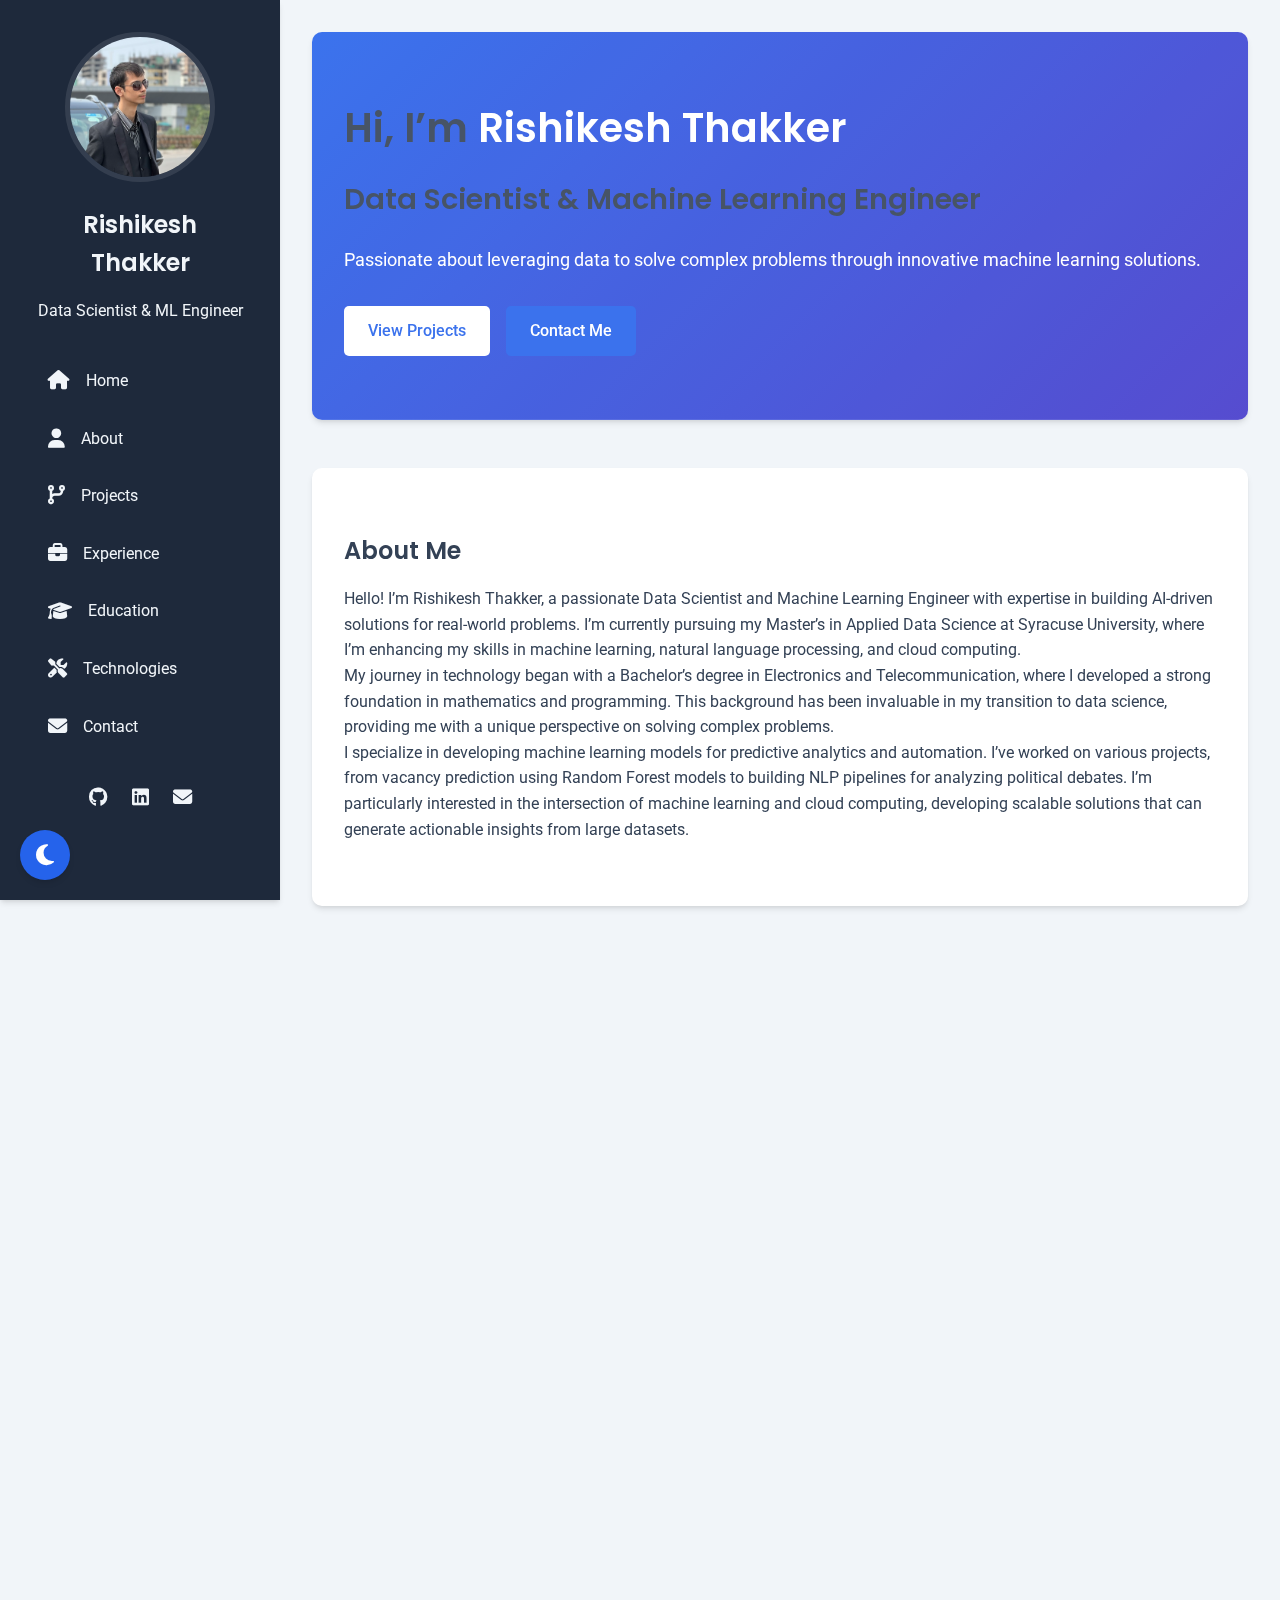
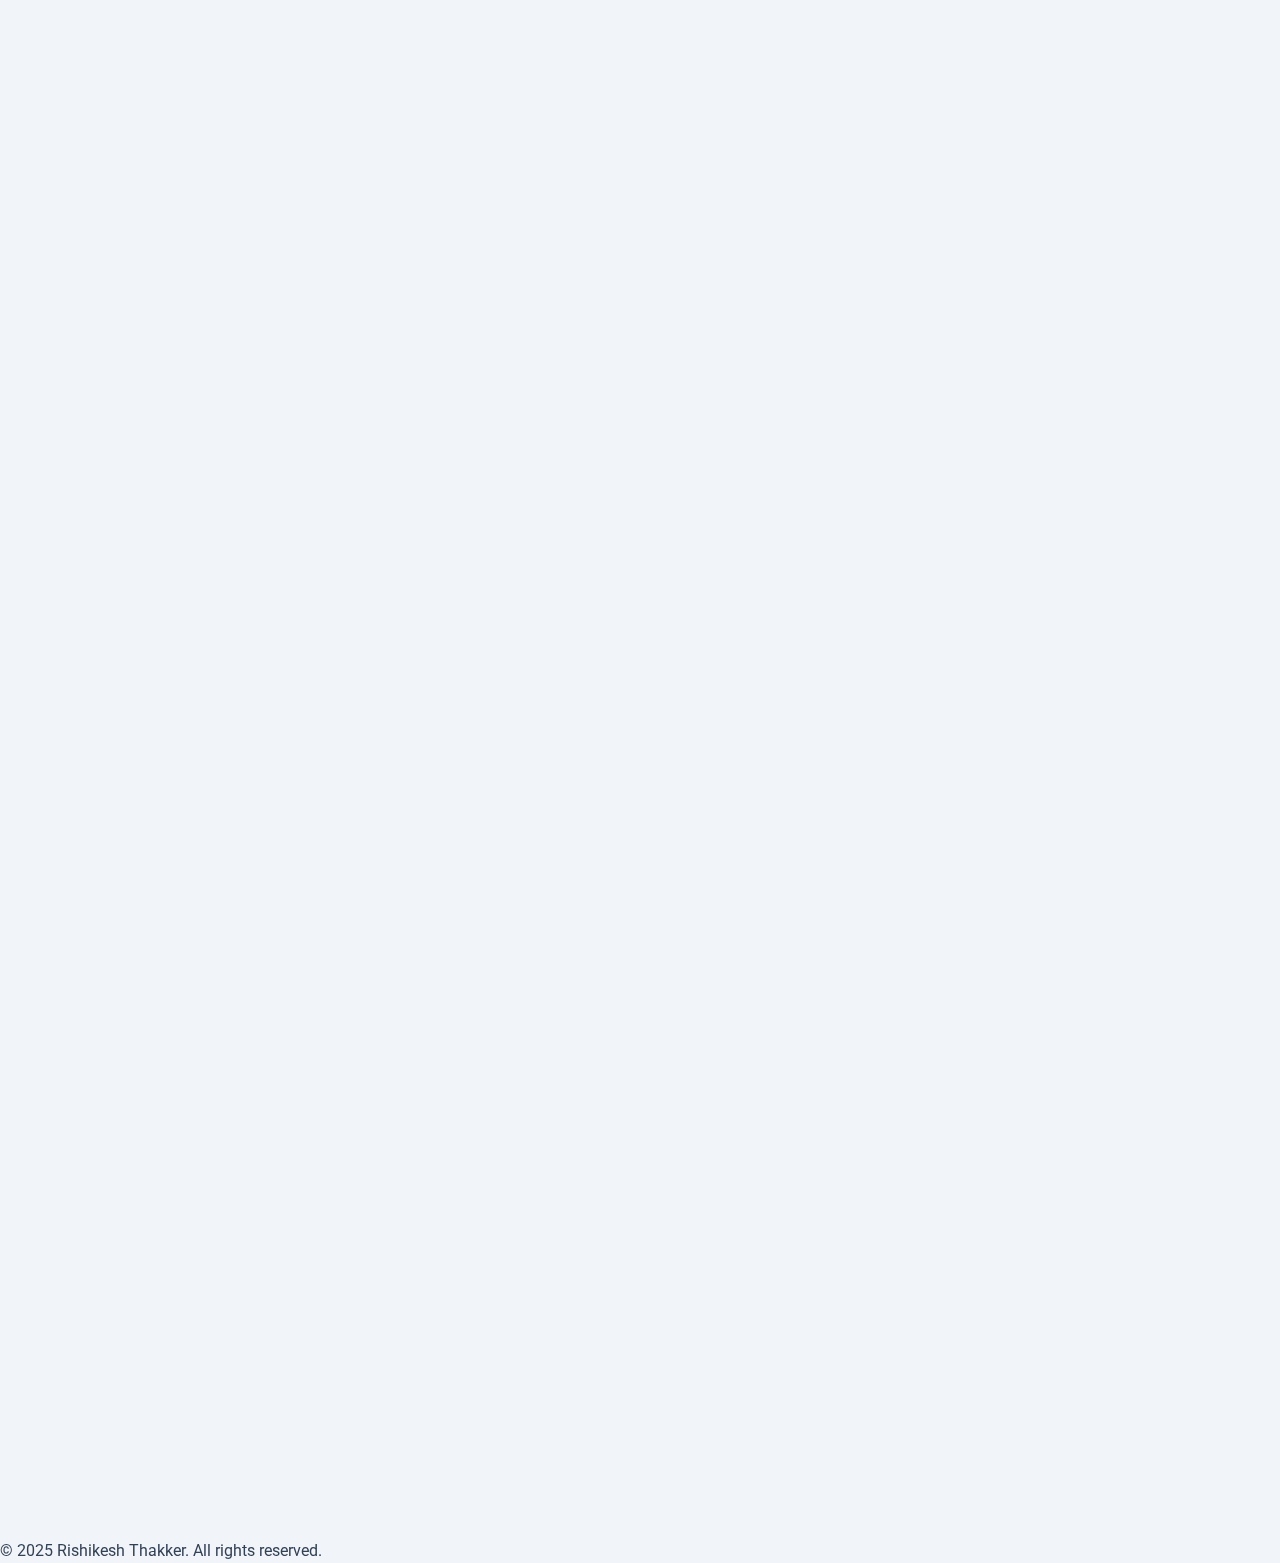
==== commit 4b35bd13: "Added personalized content to portfolio" ====
--- a/index.html
+++ b/index.html
@@ -1,6 +1,7 @@
 <!DOCTYPE html>
 <html lang="en">
 <head>
+    <script src="https://cdn.jsdelivr.net/particles.js/2.0.0/particles.min.js"></script>
     <meta charset="UTF-8">
     <meta name="viewport" content="width=device-width, initial-scale=1.0">
     <title>Rishikesh Thakker | Data Scientist & ML Engineer</title>
@@ -21,6 +22,7 @@
     <link href="https://fonts.googleapis.com/css2?family=Poppins:wght@300;400;500;600;700&family=Roboto:wght@300;400;500;700&display=swap" rel="stylesheet">
 </head>
 <body>
+    <div id="particles-js"></div>
     <!-- Sidebar Navigation -->
     <nav class="sidebar">
         <div class="profile">
@@ -301,71 +303,9 @@
 
         <!-- Technologies Section -->
         <section id="technologies">
-            <h2>Technologies</h2>
-            <div class="technologies-grid">
-                <!-- Existing Technologies -->
-                <div class="technology-card">
-                    <i class="fab fa-python"></i>
-                    <h3>Python</h3>
-                </div>
-                <div class="technology-card">
-                    <i class="fas fa-database"></i>
-                    <h3>SQL</h3>
-                </div>
-                <div class="technology-card">
-                    <i class="fab fa-aws"></i>
-                    <h3>AWS</h3>
-                </div>
-                <div class="technology-card">
-                    <i class="fas fa-chart-line"></i>
-                    <h3>Tableau</h3>
-                </div>
-                <div class="technology-card">
-                    <i class="fab fa-js"></i>
-                    <h3>JavaScript</h3>
-                </div>
-                <div class="technology-card">
-                    <i class="fab fa-tensorflow"></i>
-                    <h3>TensorFlow</h3>
-                </div>
-                <div class="technology-card">
-                    <i class="fab fa-git"></i>
-                    <h3>Git</h3>
-                </div>
-                <div class="technology-card">
-                    <i class="fas fa-cloud"></i>
-                    <h3>Azure AI</h3>
-                </div>
-
-                <!-- New Technologies -->
-                <div class="technology-card">
-                    <i class="fab fa-python"></i>
-                    <h3>PyTorch</h3>
-                </div>
-                <div class="technology-card">
-                    <i class="fas fa-database"></i>
-                    <h3>Apache Spark</h3>
-                </div>
-                <div class="technology-card">
-                    <i class="fas fa-server"></i>
-                    <h3>FastAPI</h3>
-                </div>
-                <div class="technology-card">
-                    <i class="fas fa-robot"></i>
-                    <h3>CrewAI</h3>
-                </div>
-                <div class="technology-card">
-                    <i class="fas fa-brain"></i>
-                    <h3>RAG</h3>
-                </div>
-                <div class="technology-card">
-                    <i class="fas fa-stream"></i>
-                    <h3>Kafka</h3>
-                </div>
-                <div class="technology-card">
-                    <i class="fas fa-database"></i>
-                    <h3>PostgreSQL</h3>
-                </div>
+            <h2>Tech Stack</h2>
+            <div class="tech-stack-visualization">
+                <!-- Tech stack bubbles will be dynamically generated here -->
             </div>
         </section>
 
--- a/css/styles.css
+++ b/css/styles.css
@@ -18,6 +18,16 @@
     --text-color: #e2e8f0; /* Light text for dark mode */
     --white: #1e293b; /* Dark background for white elements */
     --shadow: 0 4px 6px -1px rgba(255, 255, 255, 0.1), 0 2px 4px -1px rgba(255, 255, 255, 0.06);
+}
+
+#particles-js {
+    position: fixed;
+    top: 0;
+    left: 0;
+    width: 100%;
+    height: 100%;
+    z-index: -1; /* Ensure it stays behind other content */
+    background-color: var(--light-color); /* Match your background color */
 }
 
 * {
@@ -270,24 +280,13 @@
     transform: translateY(-3px);
 }
 
-/* Projects Section */
-#projects {
-    overflow: hidden;
-}
-
-.project-scroller {
-    overflow-x: auto;
-    padding-bottom: 1rem; /* Add space for scrollbar */
-}
-
 .project-grid {
-    display: flex;
+    display: grid;
+    grid-template-columns: repeat(auto-fit, minmax(300px, 1fr));
     gap: 2rem;
-    padding-bottom: 1rem; /* Add space for scrollbar */
 }
 
 .project-card {
-    flex: 0 0 300px; /* Fixed width for each card */
     background-color: var(--white);
     border-radius: 10px;
     overflow: hidden;
@@ -428,6 +427,32 @@
 }
 
 /* Technologies Section */
+.tech-stack-visualization {
+    display: flex;
+    flex-wrap: wrap;
+    justify-content: center;
+    gap: 1rem;
+    margin-top: 2rem;
+}
+
+.tech-bubble {
+    display: flex;
+    align-items: center;
+    justify-content: center;
+    background-color: var(--primary-color);
+    color: var(--white);
+    border-radius: 50%;
+    font-size: 1rem;
+    font-weight: 500;
+    text-align: center;
+    transition: transform 0.3s ease, box-shadow 0.3s ease;
+}
+
+.tech-bubble:hover {
+    transform: scale(1.1);
+    box-shadow: 0 4px 6px rgba(0, 0, 0, 0.1);
+}
+
 #technologies {
     background-color: var(--light-color);
     padding: 4rem 2rem;
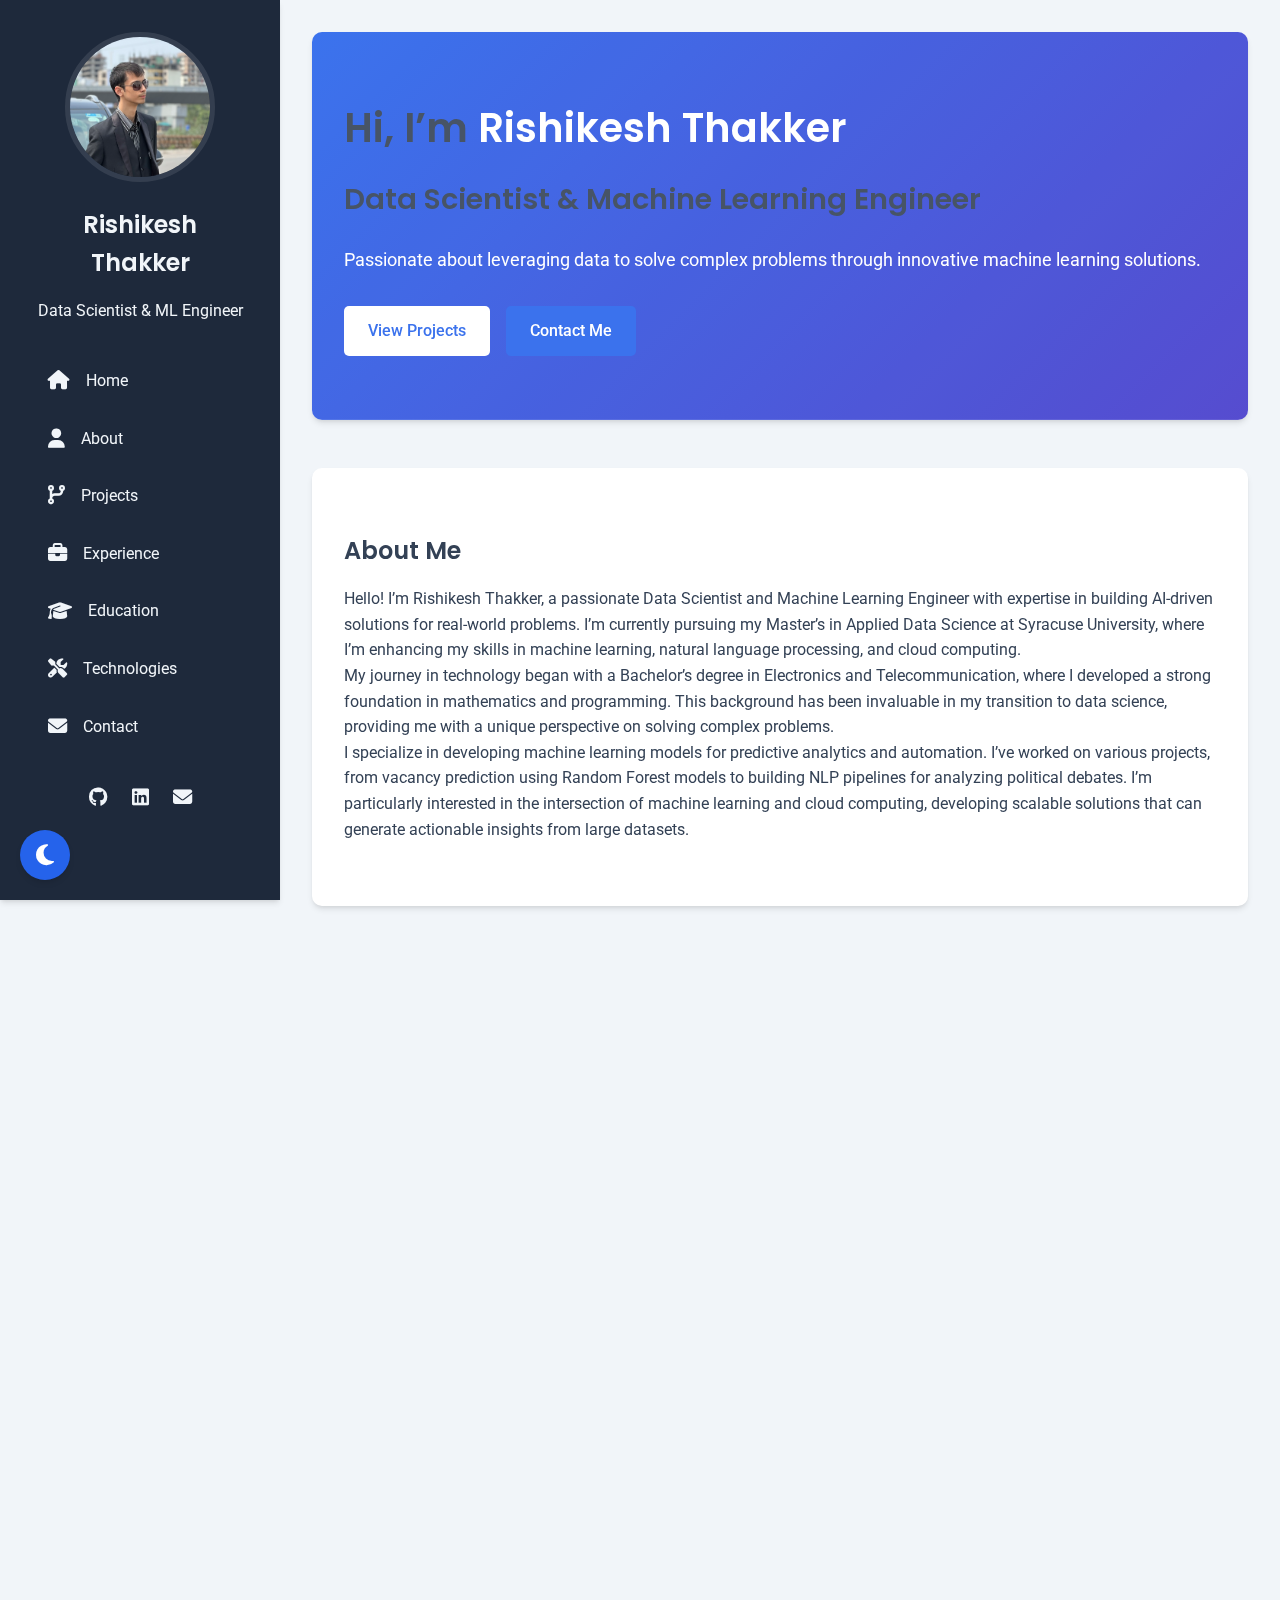
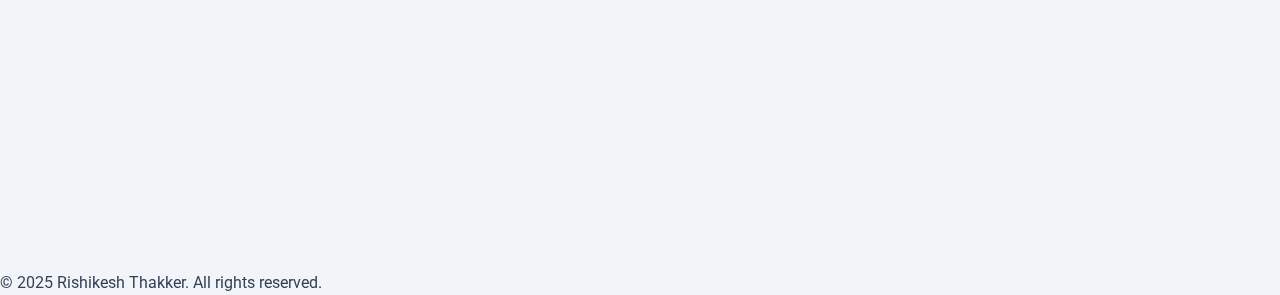
==== commit 8fcd476b: "Added personalized content to portfolio" ====
--- a/index.html
+++ b/index.html
@@ -304,8 +304,10 @@
         <!-- Technologies Section -->
         <section id="technologies">
             <h2>Tech Stack</h2>
-            <div class="tech-stack-visualization">
-                <!-- Tech stack bubbles will be dynamically generated here -->
+            <div class="tech-radial-container">
+                <div class="tech-radial">
+                    <!-- Tech stack items will be dynamically generated here -->
+                </div>
             </div>
         </section>
 
--- a/css/styles.css
+++ b/css/styles.css
@@ -427,32 +427,6 @@
 }
 
 /* Technologies Section */
-.tech-stack-visualization {
-    display: flex;
-    flex-wrap: wrap;
-    justify-content: center;
-    gap: 1rem;
-    margin-top: 2rem;
-}
-
-.tech-bubble {
-    display: flex;
-    align-items: center;
-    justify-content: center;
-    background-color: var(--primary-color);
-    color: var(--white);
-    border-radius: 50%;
-    font-size: 1rem;
-    font-weight: 500;
-    text-align: center;
-    transition: transform 0.3s ease, box-shadow 0.3s ease;
-}
-
-.tech-bubble:hover {
-    transform: scale(1.1);
-    box-shadow: 0 4px 6px rgba(0, 0, 0, 0.1);
-}
-
 #technologies {
     background-color: var(--light-color);
     padding: 4rem 2rem;
@@ -698,4 +672,113 @@
     .hero-buttons {
         flex-direction: column;
     }
+}
+
+/* Radial Tech Stack Visualization Styles */
+.tech-radial-container {
+    display: flex;
+    justify-content: center;
+    align-items: center;
+    margin-top: 2rem;
+    padding: 1rem;
+    position: relative;
+}
+
+.tech-radial {
+    position: relative;
+    width: 300px;
+    height: 300px;
+    border-radius: 50%;
+    animation: rotate 20s linear infinite;
+}
+
+.tech-radial:hover {
+    animation-play-state: paused;
+}
+
+.tech-item {
+    position: absolute;
+    top: 50%;
+    left: 50%;
+    transform: translate(-50%, -50%);
+    display: flex;
+    flex-direction: column;
+    align-items: center;
+    justify-content: center;
+    background: linear-gradient(135deg, var(--primary-color), var(--secondary-color));
+    color: var(--white);
+    border-radius: 50%;
+    width: 80px;
+    height: 80px;
+    font-size: 1rem;
+    font-weight: 500;
+    text-align: center;
+    transition: transform 0.3s ease, box-shadow 0.3s ease;
+    box-shadow: var(--shadow);
+    cursor: pointer;
+}
+
+.tech-item i {
+    font-size: 1.5rem;
+    margin-bottom: 0.5rem;
+}
+
+.tech-item:hover {
+    transform: translate(-50%, -50%) scale(1.2);
+    box-shadow: 0 6px 12px rgba(0, 0, 0, 0.2);
+}
+
+/* Radial Animation */
+@keyframes rotate {
+    0% {
+        transform: rotate(0deg);
+    }
+    100% {
+        transform: rotate(360deg);
+    }
+}
+
+/* Position each tech item in a circle */
+.tech-item:nth-child(1) { transform: translate(-50%, -50%) rotate(0deg) translateX(150px) rotate(0deg); }
+.tech-item:nth-child(2) { transform: translate(-50%, -50%) rotate(45deg) translateX(150px) rotate(-45deg); }
+.tech-item:nth-child(3) { transform: translate(-50%, -50%) rotate(90deg) translateX(150px) rotate(-90deg); }
+.tech-item:nth-child(4) { transform: translate(-50%, -50%) rotate(135deg) translateX(150px) rotate(-135deg); }
+.tech-item:nth-child(5) { transform: translate(-50%, -50%) rotate(180deg) translateX(150px) rotate(-180deg); }
+.tech-item:nth-child(6) { transform: translate(-50%, -50%) rotate(225deg) translateX(150px) rotate(-225deg); }
+.tech-item:nth-child(7) { transform: translate(-50%, -50%) rotate(270deg) translateX(150px) rotate(-270deg); }
+.tech-item:nth-child(8) { transform: translate(-50%, -50%) rotate(315deg) translateX(150px) rotate(-315deg); }
+
+/* Responsive Design */
+@media (max-width: 768px) {
+    .tech-radial {
+        width: 250px;
+        height: 250px;
+    }
+
+    .tech-item {
+        width: 70px;
+        height: 70px;
+        font-size: 0.9rem;
+    }
+
+    .tech-item i {
+        font-size: 1.2rem;
+    }
+}
+
+@media (max-width: 576px) {
+    .tech-radial {
+        width: 200px;
+        height: 200px;
+    }
+
+    .tech-item {
+        width: 60px;
+        height: 60px;
+        font-size: 0.8rem;
+    }
+
+    .tech-item i {
+        font-size: 1rem;
+    }
 }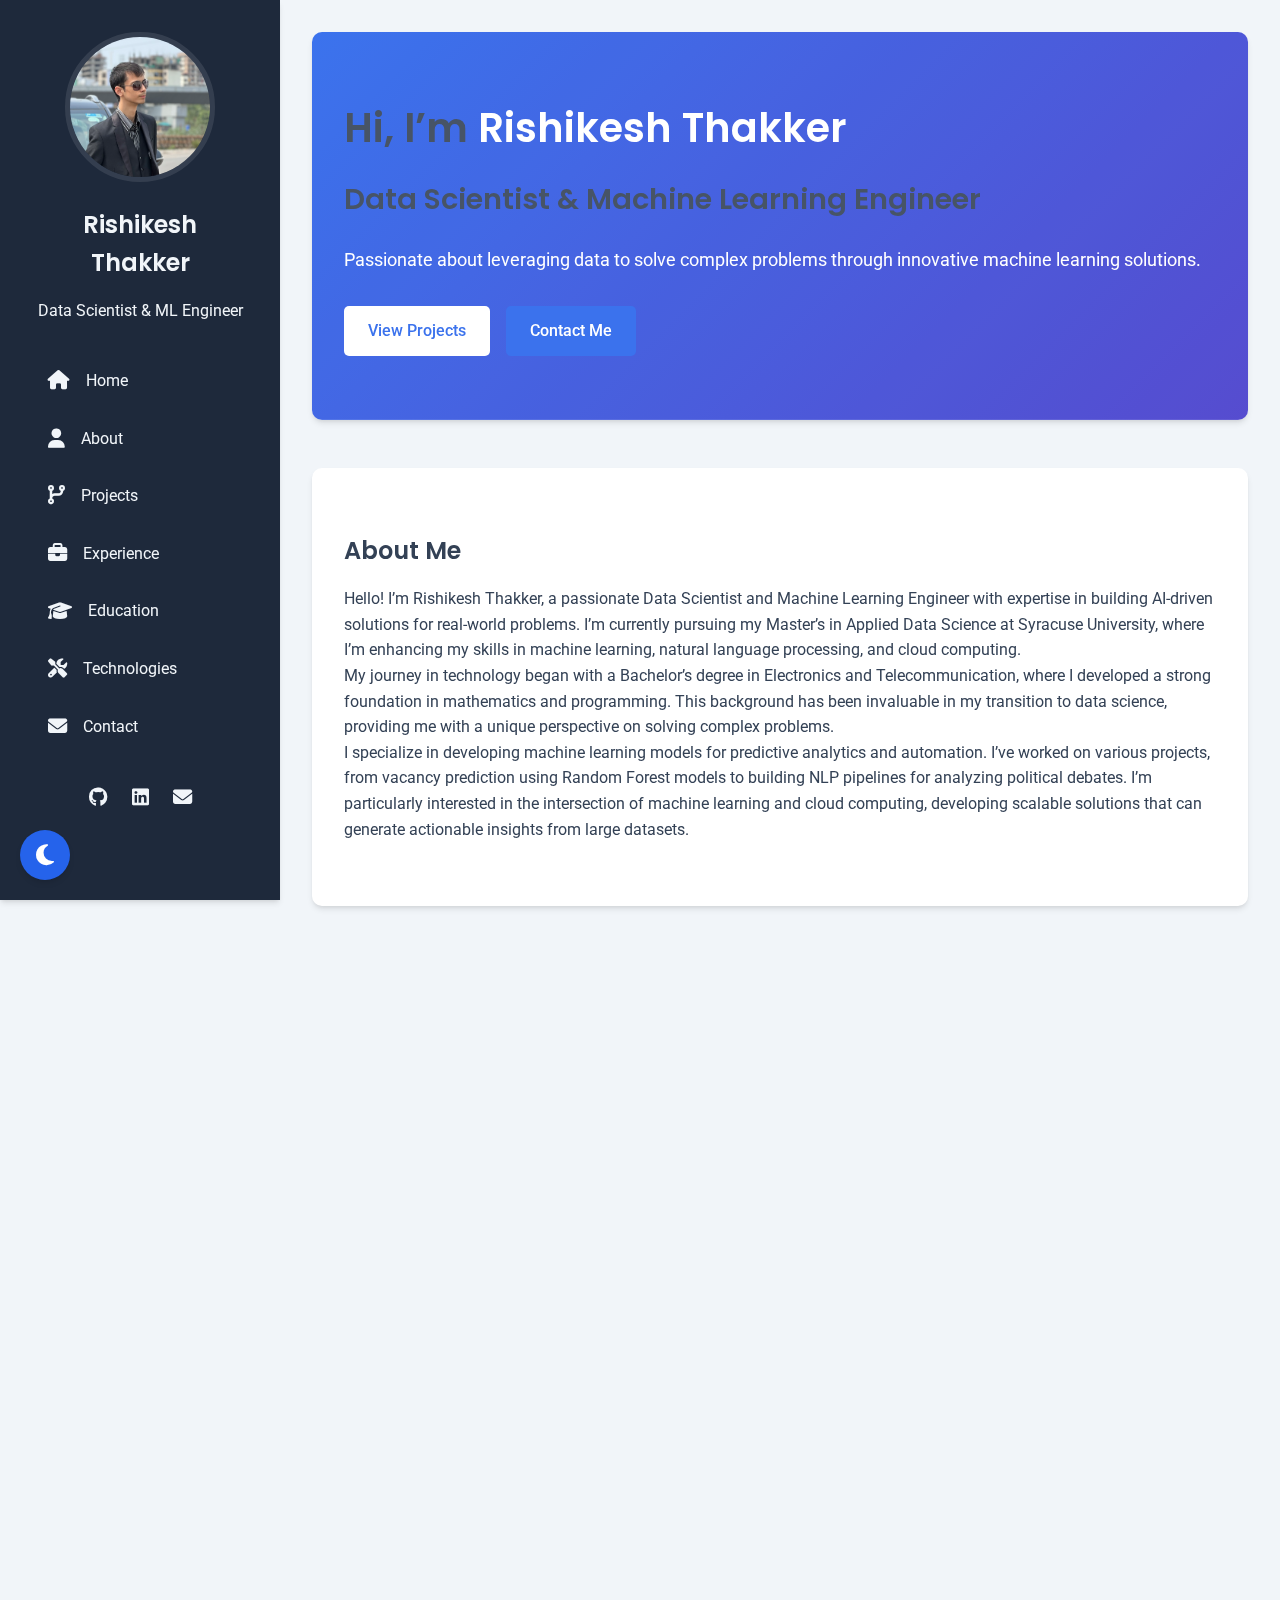
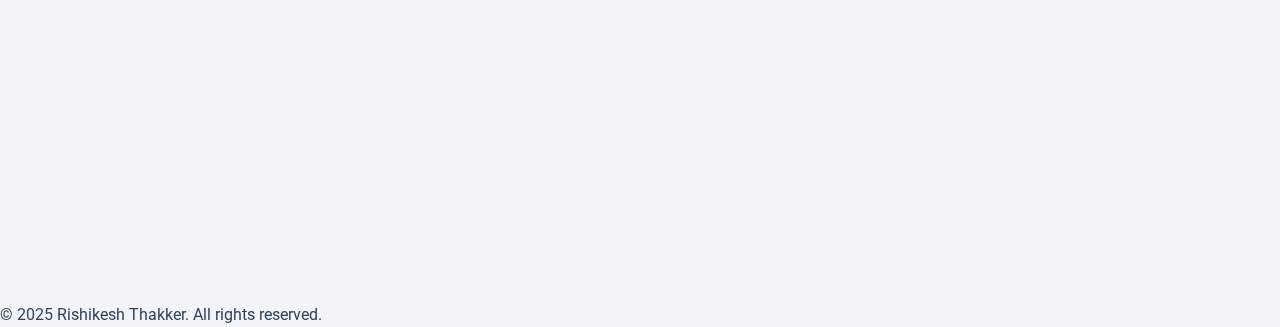
==== commit 9e4384aa: "Added personalized content to portfolio" ====
--- a/index.html
+++ b/index.html
@@ -304,8 +304,8 @@
         <!-- Technologies Section -->
         <section id="technologies">
             <h2>Tech Stack</h2>
-            <div class="tech-radial-container">
-                <div class="tech-radial">
+            <div class="tech-carousel">
+                <div class="tech-carousel-inner">
                     <!-- Tech stack items will be dynamically generated here -->
                 </div>
             </div>
--- a/css/styles.css
+++ b/css/styles.css
@@ -674,111 +674,123 @@
     }
 }
 
-/* Radial Tech Stack Visualization Styles */
-.tech-radial-container {
+/* 3D Carousel Tech Stack Visualization Styles */
+.tech-carousel {
+    perspective: 1000px; /* Adds depth for 3D effect */
     display: flex;
     justify-content: center;
     align-items: center;
     margin-top: 2rem;
-    padding: 1rem;
+    padding: 2rem;
     position: relative;
 }
 
-.tech-radial {
+.tech-carousel-inner {
     position: relative;
     width: 300px;
     height: 300px;
-    border-radius: 50%;
-    animation: rotate 20s linear infinite;
-}
-
-.tech-radial:hover {
-    animation-play-state: paused;
+    transform-style: preserve-3d; /* Enables 3D transformations */
+    animation: rotate-carousel 20s infinite linear; /* Rotates the carousel */
 }
 
 .tech-item {
     position: absolute;
-    top: 50%;
-    left: 50%;
-    transform: translate(-50%, -50%);
+    width: 150px;
+    height: 150px;
+    background: linear-gradient(135deg, var(--primary-color), var(--secondary-color));
+    color: var(--white);
+    border-radius: 10px;
     display: flex;
     flex-direction: column;
     align-items: center;
     justify-content: center;
-    background: linear-gradient(135deg, var(--primary-color), var(--secondary-color));
-    color: var(--white);
-    border-radius: 50%;
-    width: 80px;
-    height: 80px;
-    font-size: 1rem;
+    font-size: 1.2rem;
     font-weight: 500;
     text-align: center;
-    transition: transform 0.3s ease, box-shadow 0.3s ease;
-    box-shadow: var(--shadow);
+    box-shadow: 0 0 20px rgba(0, 0, 0, 0.2);
+    transition: transform 0.5s ease, box-shadow 0.5s ease;
     cursor: pointer;
 }
 
 .tech-item i {
-    font-size: 1.5rem;
+    font-size: 2rem;
     margin-bottom: 0.5rem;
 }
 
 .tech-item:hover {
-    transform: translate(-50%, -50%) scale(1.2);
-    box-shadow: 0 6px 12px rgba(0, 0, 0, 0.2);
-}
-
-/* Radial Animation */
-@keyframes rotate {
+    transform: scale(1.1) translateZ(20px); /* Brings the item forward on hover */
+    box-shadow: 0 0 30px rgba(0, 0, 0, 0.3);
+}
+
+/* Position each tech item in a circular carousel */
+.tech-item:nth-child(1) { transform: rotateY(0deg) translateZ(200px); }
+.tech-item:nth-child(2) { transform: rotateY(45deg) translateZ(200px); }
+.tech-item:nth-child(3) { transform: rotateY(90deg) translateZ(200px); }
+.tech-item:nth-child(4) { transform: rotateY(135deg) translateZ(200px); }
+.tech-item:nth-child(5) { transform: rotateY(180deg) translateZ(200px); }
+.tech-item:nth-child(6) { transform: rotateY(225deg) translateZ(200px); }
+.tech-item:nth-child(7) { transform: rotateY(270deg) translateZ(200px); }
+.tech-item:nth-child(8) { transform: rotateY(315deg) translateZ(200px); }
+
+/* 3D Carousel Rotation Animation */
+@keyframes rotate-carousel {
     0% {
-        transform: rotate(0deg);
+        transform: rotateY(0deg);
     }
     100% {
-        transform: rotate(360deg);
-    }
-}
-
-/* Position each tech item in a circle */
-.tech-item:nth-child(1) { transform: translate(-50%, -50%) rotate(0deg) translateX(150px) rotate(0deg); }
-.tech-item:nth-child(2) { transform: translate(-50%, -50%) rotate(45deg) translateX(150px) rotate(-45deg); }
-.tech-item:nth-child(3) { transform: translate(-50%, -50%) rotate(90deg) translateX(150px) rotate(-90deg); }
-.tech-item:nth-child(4) { transform: translate(-50%, -50%) rotate(135deg) translateX(150px) rotate(-135deg); }
-.tech-item:nth-child(5) { transform: translate(-50%, -50%) rotate(180deg) translateX(150px) rotate(-180deg); }
-.tech-item:nth-child(6) { transform: translate(-50%, -50%) rotate(225deg) translateX(150px) rotate(-225deg); }
-.tech-item:nth-child(7) { transform: translate(-50%, -50%) rotate(270deg) translateX(150px) rotate(-270deg); }
-.tech-item:nth-child(8) { transform: translate(-50%, -50%) rotate(315deg) translateX(150px) rotate(-315deg); }
+        transform: rotateY(360deg);
+    }
+}
 
 /* Responsive Design */
 @media (max-width: 768px) {
-    .tech-radial {
+    .tech-carousel-inner {
         width: 250px;
         height: 250px;
     }
 
     .tech-item {
-        width: 70px;
-        height: 70px;
+        width: 120px;
+        height: 120px;
+        font-size: 1rem;
+    }
+
+    .tech-item i {
+        font-size: 1.5rem;
+    }
+
+    .tech-item:nth-child(1) { transform: rotateY(0deg) translateZ(150px); }
+    .tech-item:nth-child(2) { transform: rotateY(45deg) translateZ(150px); }
+    .tech-item:nth-child(3) { transform: rotateY(90deg) translateZ(150px); }
+    .tech-item:nth-child(4) { transform: rotateY(135deg) translateZ(150px); }
+    .tech-item:nth-child(5) { transform: rotateY(180deg) translateZ(150px); }
+    .tech-item:nth-child(6) { transform: rotateY(225deg) translateZ(150px); }
+    .tech-item:nth-child(7) { transform: rotateY(270deg) translateZ(150px); }
+    .tech-item:nth-child(8) { transform: rotateY(315deg) translateZ(150px); }
+}
+
+@media (max-width: 576px) {
+    .tech-carousel-inner {
+        width: 200px;
+        height: 200px;
+    }
+
+    .tech-item {
+        width: 100px;
+        height: 100px;
         font-size: 0.9rem;
     }
 
     .tech-item i {
         font-size: 1.2rem;
     }
-}
-
-@media (max-width: 576px) {
-    .tech-radial {
-        width: 200px;
-        height: 200px;
-    }
-
-    .tech-item {
-        width: 60px;
-        height: 60px;
-        font-size: 0.8rem;
-    }
-
-    .tech-item i {
-        font-size: 1rem;
-    }
+
+    .tech-item:nth-child(1) { transform: rotateY(0deg) translateZ(120px); }
+    .tech-item:nth-child(2) { transform: rotateY(45deg) translateZ(120px); }
+    .tech-item:nth-child(3) { transform: rotateY(90deg) translateZ(120px); }
+    .tech-item:nth-child(4) { transform: rotateY(135deg) translateZ(120px); }
+    .tech-item:nth-child(5) { transform: rotateY(180deg) translateZ(120px); }
+    .tech-item:nth-child(6) { transform: rotateY(225deg) translateZ(120px); }
+    .tech-item:nth-child(7) { transform: rotateY(270deg) translateZ(120px); }
+    .tech-item:nth-child(8) { transform: rotateY(315deg) translateZ(120px); }
 }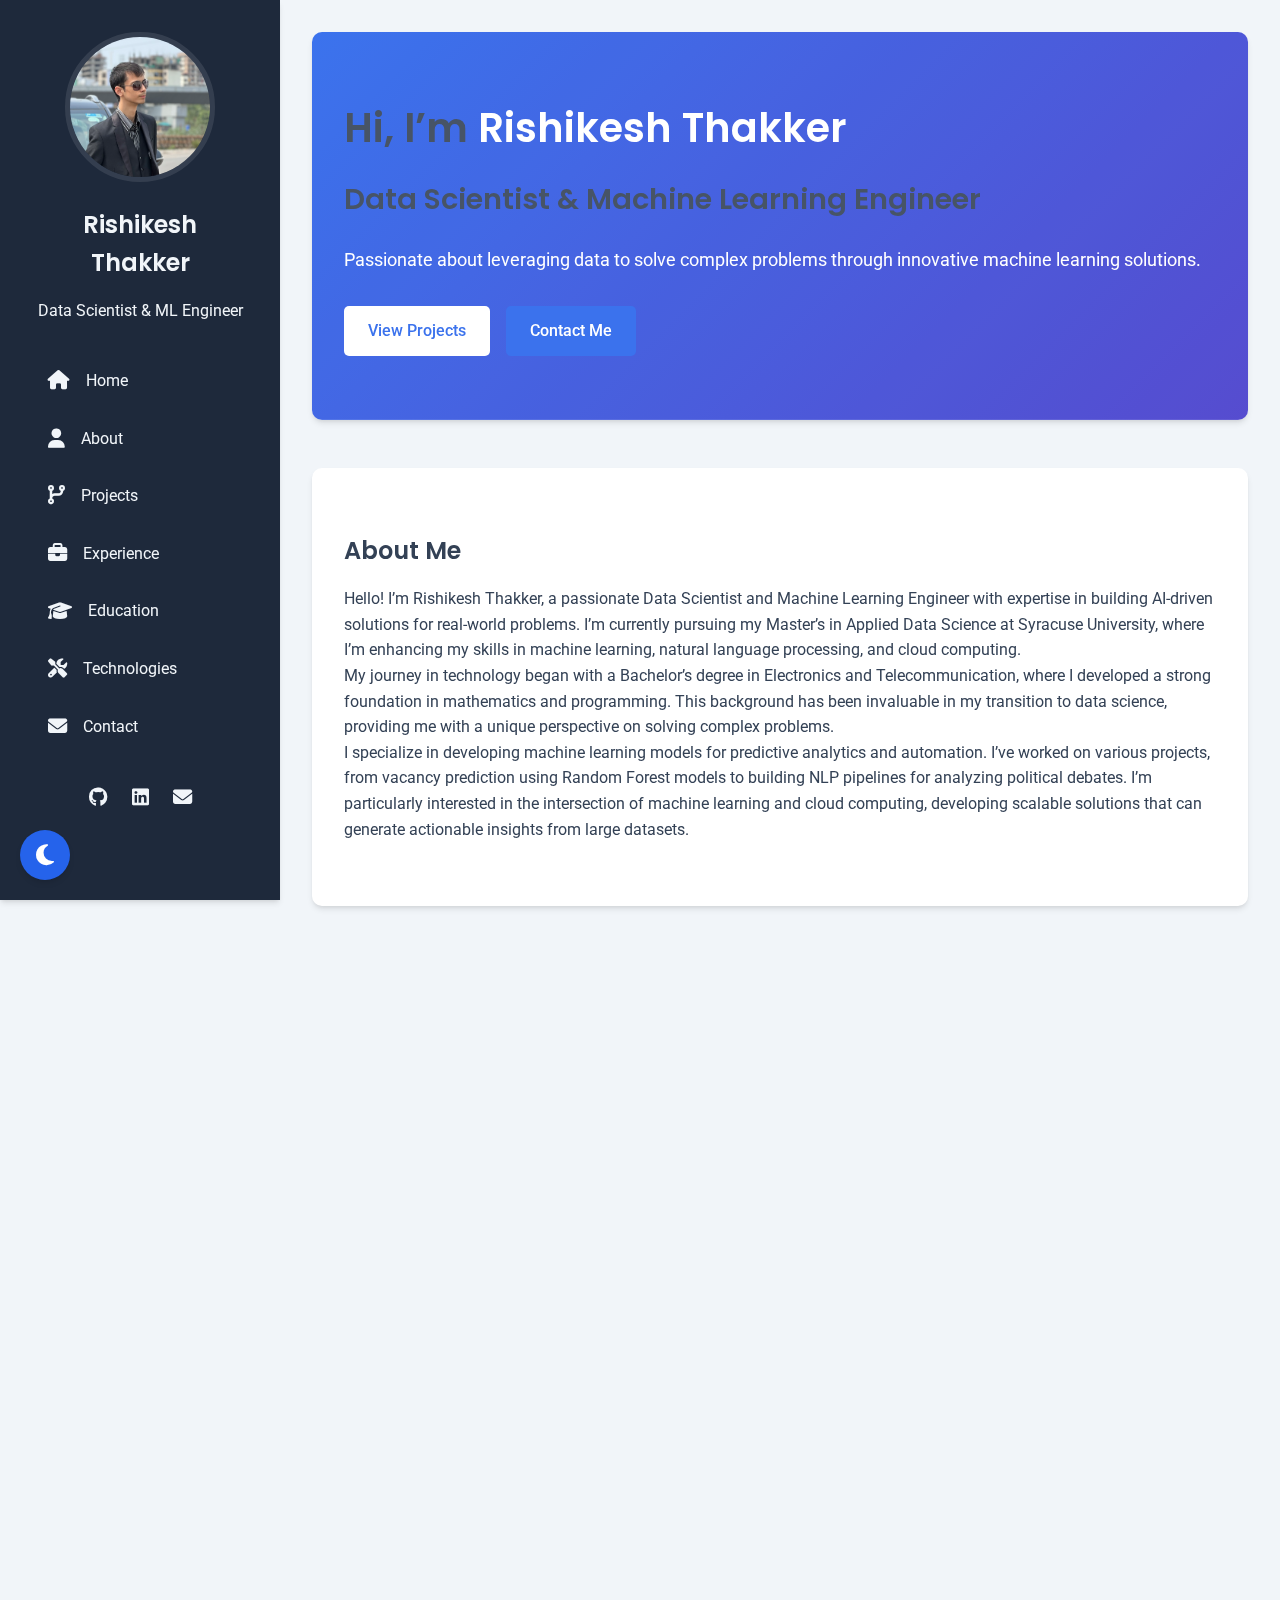
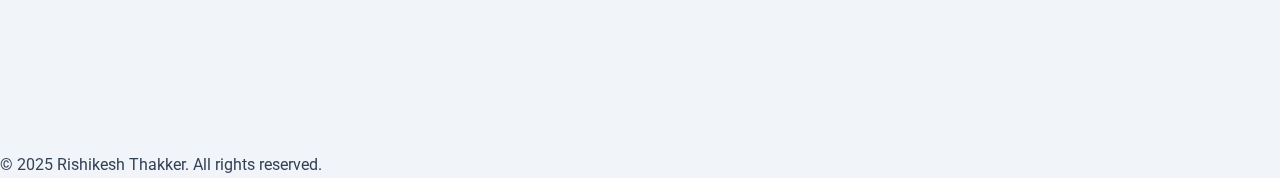
==== commit aa84530a: "Added personalized content to portfolio" ====
--- a/index.html
+++ b/index.html
@@ -2,6 +2,7 @@
 <html lang="en">
 <head>
     <script src="https://cdn.jsdelivr.net/particles.js/2.0.0/particles.min.js"></script>
+    <script src="https://cdnjs.cloudflare.com/ajax/libs/three.js/r146/three.min.js"></script>
     <meta charset="UTF-8">
     <meta name="viewport" content="width=device-width, initial-scale=1.0">
     <title>Rishikesh Thakker | Data Scientist & ML Engineer</title>
@@ -112,6 +113,12 @@
             <p>I specialize in developing machine learning models for predictive analytics and automation. I’ve worked on various projects, from vacancy prediction using Random Forest models to building NLP pipelines for analyzing political debates. I’m particularly interested in the intersection of machine learning and cloud computing, developing scalable solutions that can generate actionable insights from large datasets.</p>
         </section>
 
+        <!-- Globe Section -->
+        <section id="globe-section">
+            <h2>Where I've Worked & Studied</h2>
+            <div id="globe-container"></div>
+        </section>
+
         <!-- Projects Section -->
         <section id="projects">
             <h2>Projects</h2>
@@ -304,10 +311,8 @@
         <!-- Technologies Section -->
         <section id="technologies">
             <h2>Tech Stack</h2>
-            <div class="tech-carousel">
-                <div class="tech-carousel-inner">
-                    <!-- Tech stack items will be dynamically generated here -->
-                </div>
+            <div class="tech-grid">
+                <!-- Tech stack items will be dynamically generated here -->
             </div>
         </section>
 
--- a/css/styles.css
+++ b/css/styles.css
@@ -683,6 +683,7 @@
     margin-top: 2rem;
     padding: 2rem;
     position: relative;
+    overflow: hidden; /* Prevents overflow during rotation */
 }
 
 .tech-carousel-inner {
@@ -723,14 +724,9 @@
 }
 
 /* Position each tech item in a circular carousel */
-.tech-item:nth-child(1) { transform: rotateY(0deg) translateZ(200px); }
-.tech-item:nth-child(2) { transform: rotateY(45deg) translateZ(200px); }
-.tech-item:nth-child(3) { transform: rotateY(90deg) translateZ(200px); }
-.tech-item:nth-child(4) { transform: rotateY(135deg) translateZ(200px); }
-.tech-item:nth-child(5) { transform: rotateY(180deg) translateZ(200px); }
-.tech-item:nth-child(6) { transform: rotateY(225deg) translateZ(200px); }
-.tech-item:nth-child(7) { transform: rotateY(270deg) translateZ(200px); }
-.tech-item:nth-child(8) { transform: rotateY(315deg) translateZ(200px); }
+.tech-item {
+    transform-origin: center center -200px; /* Adjust based on the number of items */
+}
 
 /* 3D Carousel Rotation Animation */
 @keyframes rotate-carousel {
@@ -758,15 +754,6 @@
     .tech-item i {
         font-size: 1.5rem;
     }
-
-    .tech-item:nth-child(1) { transform: rotateY(0deg) translateZ(150px); }
-    .tech-item:nth-child(2) { transform: rotateY(45deg) translateZ(150px); }
-    .tech-item:nth-child(3) { transform: rotateY(90deg) translateZ(150px); }
-    .tech-item:nth-child(4) { transform: rotateY(135deg) translateZ(150px); }
-    .tech-item:nth-child(5) { transform: rotateY(180deg) translateZ(150px); }
-    .tech-item:nth-child(6) { transform: rotateY(225deg) translateZ(150px); }
-    .tech-item:nth-child(7) { transform: rotateY(270deg) translateZ(150px); }
-    .tech-item:nth-child(8) { transform: rotateY(315deg) translateZ(150px); }
 }
 
 @media (max-width: 576px) {
@@ -784,13 +771,4 @@
     .tech-item i {
         font-size: 1.2rem;
     }
-
-    .tech-item:nth-child(1) { transform: rotateY(0deg) translateZ(120px); }
-    .tech-item:nth-child(2) { transform: rotateY(45deg) translateZ(120px); }
-    .tech-item:nth-child(3) { transform: rotateY(90deg) translateZ(120px); }
-    .tech-item:nth-child(4) { transform: rotateY(135deg) translateZ(120px); }
-    .tech-item:nth-child(5) { transform: rotateY(180deg) translateZ(120px); }
-    .tech-item:nth-child(6) { transform: rotateY(225deg) translateZ(120px); }
-    .tech-item:nth-child(7) { transform: rotateY(270deg) translateZ(120px); }
-    .tech-item:nth-child(8) { transform: rotateY(315deg) translateZ(120px); }
 }